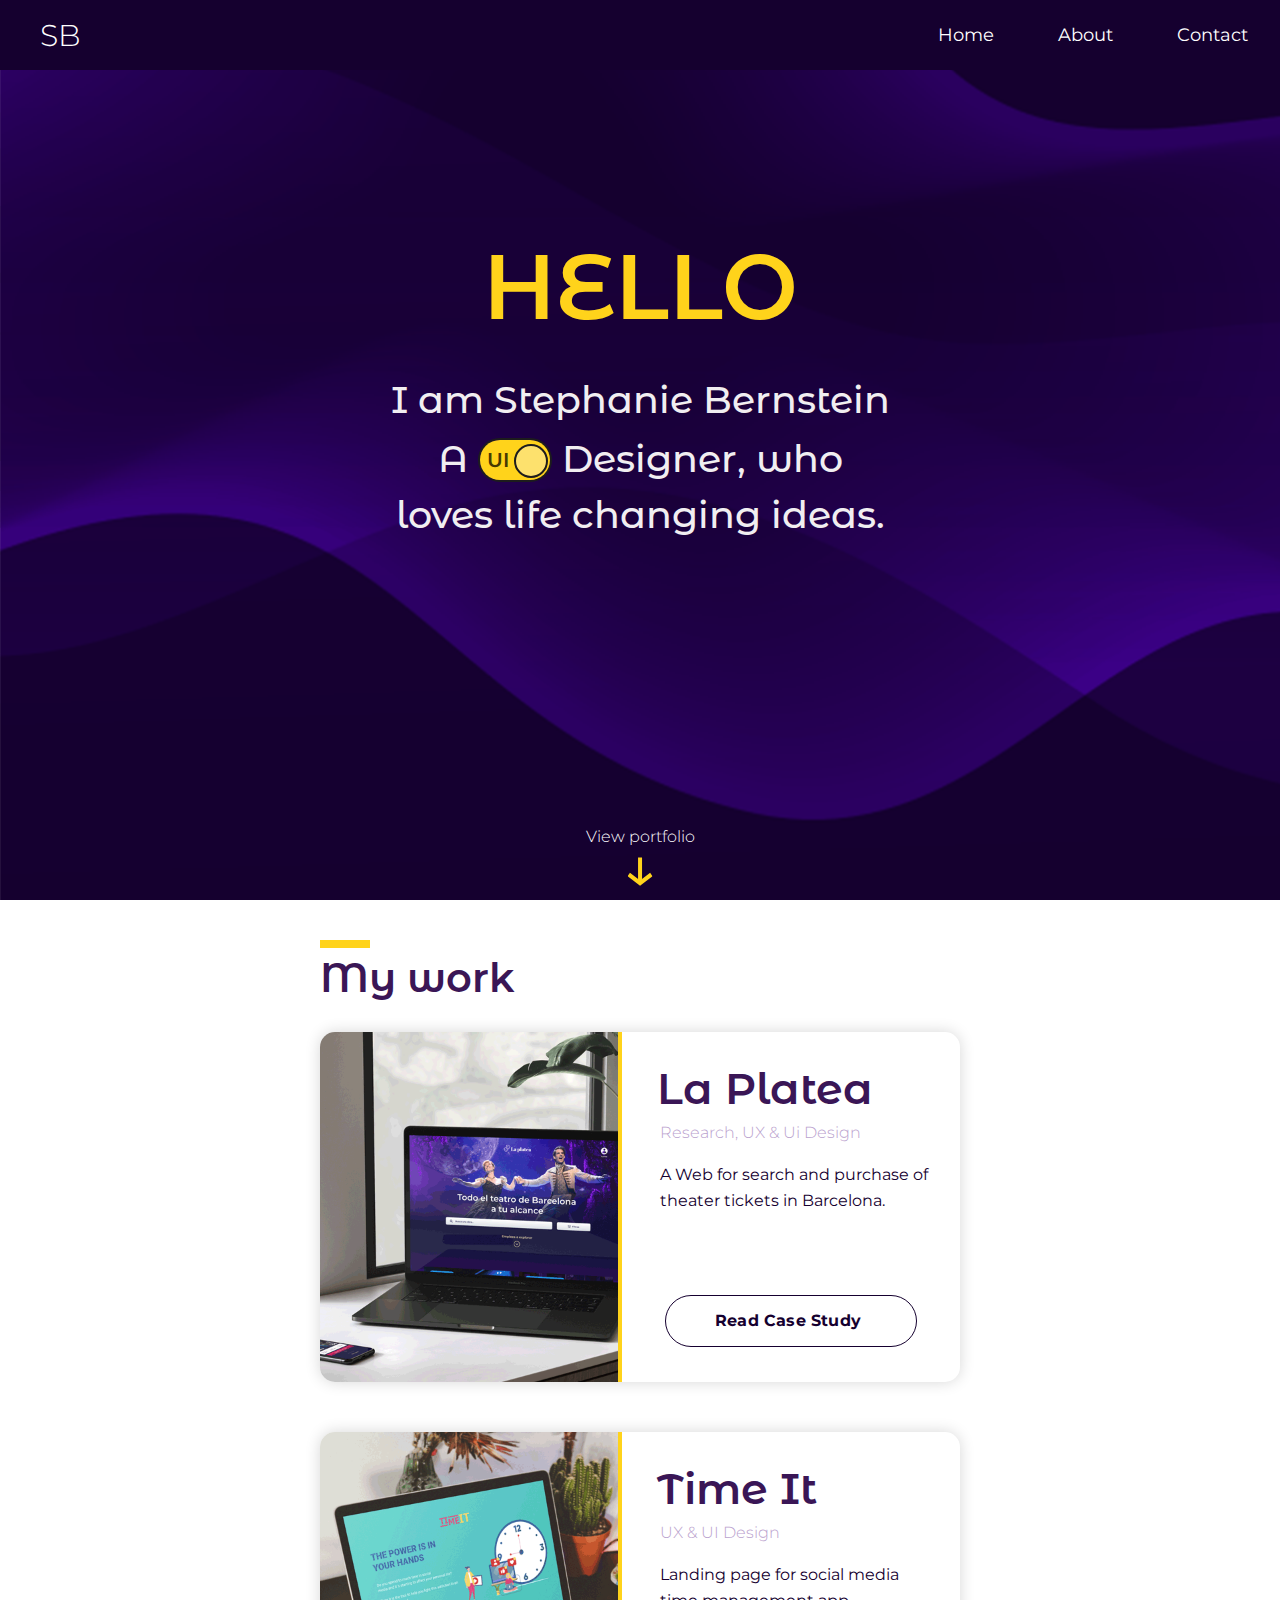
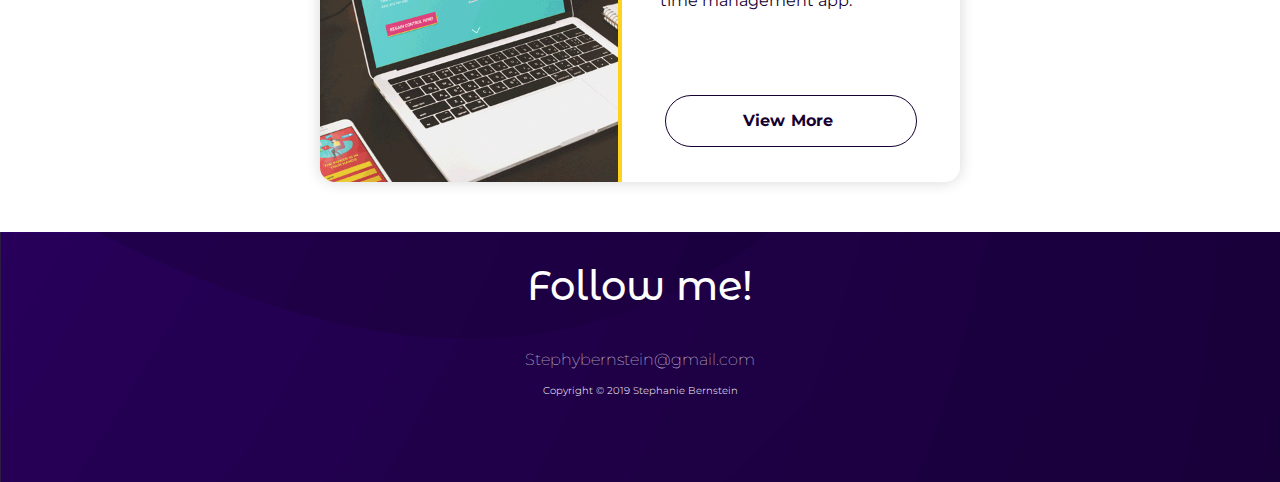
==== index.html @ 2c7d517a "designing of portofolio" ====
<!DOCTYPE html>
<html lang="en">

<head>
    <meta charset="UTF-8">
    <meta name="viewport" content="width=device-width, initial-scale=1.0,user-scalable=no">
    <meta http-equiv="X-UA-Compatible" content="ie=edge">
    <title>Stephy Bernstein</title>
<link rel="stylesheet" href="https://cdnjs.cloudflare.com/ajax/libs/animate.css/3.7.0/animate.min.css" />
    <link href="https://fonts.googleapis.com/css?family=Montserrat+Alternates:300,400,600,700|Montserrat:300,400,500,600,700" rel="stylesheet">
    <link rel="stylesheet" href="https://use.fontawesome.com/releases/v5.8.1/css/all.css" integrity="sha384-50oBUHEmvpQ+1lW4y57PTFmhCaXp0ML5d60M1M7uH2+nqUivzIebhndOJK28anvf" crossorigin="anonymous">
    <link rel="stylesheet" href="css/styles.css" />
</head>

<body id="ui">
    <header class="mainheader animated">
        <a class="brand" href="#">SB</a>
        <button id="menu" type="button" aria-expanded="false" aria-label="Toggle navigation">
            <i class="fas fa-bars"></i>

        </button>
        <nav class="navigation hide animated slideInDown">
            <ul class="navigation-list">
                <li class="navigation-item">
                    <a class="navigation-link" href="#projectos">Home</a>
                </li>
                <li class="navigation-item">
                    <a class="navigation-link" href="404.html">About</a>
                </li>
                <li class="navigation-item">
                    <a class="navigation-link" href="contact.html">Contact</a>
                </li>
            </ul>
        </nav>
    </header>
    <main>
        <section id="landing">
              <div class="margin">
                       <div class="top-margin">
                <h1> <span></span> </h1>
                <h3 id="landing-texto">I am Stephanie Bernstein<br>A <div class="uxuiswitch">
    <input type="checkbox" name="uxuiswitch" class="uxuiswitch-checkbox" id="uxuiswitch" checked>
    <label class="uxuiswitch-label" for="uxuiswitch">
        <span class="uxuiswitch-inner"></span>
        <span class="uxuiswitch-switch"></span>
    </label>
</div>
 Designer, who loves life changing ideas.</h3>
            </div>
        </div>
            <div class="texto">
                <span class="view-port">View portfolio </span>
            </div>
            <div>
                <a href="#projectos" class="arrow-portfolio"></a>
            </div>
        </section>
        <section id="projectos">

            <div class="margin">
              <hr class="line-work">
              <span class="my-work"> My work </span>
                <div class="card">
                    <div class="card_thumb"><img src="img/laplatea/platea2.png" alt="Projecto La Platea" />
                    </div>
                    <div class="card_content">
                        <header>
                            <h2>La Platea</h2>
                            <span>Research, UX & Ui Design</span>
                        </header>
                        <p>A Web for search and purchase of theater tickets in Barcelona.</p>

                        <footer class="center"><a href="platea.html">Read Case Study <i class="fas fa-arrow-right"></i></a></footer>
                    </div>
                </div>
                <div class="card">
                    <div class="card_thumb"><img src="img/Time it/timeit.png" alt="Projecto Time It" />
                    </div>
                    <div class="card_content">
                        <header>
                            <h2>Time It</h2>
                            <span>UX & UI Design</span>
                        </header>
                        <p>Landing page for social media time management app.</p>

                        <footer class="center"><a href="404.html">View More <i class="fas fa-arrow-right"></i></a></footer>
                    </div>
                </div>
            </div>
        </section>
        <footer class="mainfooter">
            <div class="margin">
                <span class="follow">Follow me!</span>
                <div class="socials center">
                    <a href="https://www.linkedin.com/in/stephanie-bernstein-96964898/"><i class="fab fa-linkedin"></i></a>
                    <a href="https://www.behance.net/stephaniebernstein"><i class="fab fa-behance-square"></i></a>
                    <a href="https://www.facebook.com/SBgraphicdesign/?ref=settings"><i class="fab fa-facebook-square"></i></a>
                    <a href="https://www.instagram.com/sb_ux.ui/"><i class="fab fa-instagram"></i></a>
                </div>

                <a href="mailto:Stephybernstein@gmail.com" class="email center">Stephybernstein@gmail.com</a>
                <span class="copyright center">Copyright © 2019 Stephanie Bernstein</span>
            </div>

        </footer>
    </main>

</body>
<script src="js/main.js"></script>

</html>
---- css/styles.css ----
html,
body,
div,
span,
applet,
object,
iframe,
h1,
h2,
h3,
h4,
h5,
h6,
p,
blockquote,
pre,
a,
abbr,
acronym,
address,
big,
cite,
code,
del,
dfn,
em,
img,
ins,
kbd,
q,
s,
samp,
small,
strike,
strong,
sub,
sup,
tt,
var,
b,
u,
i,
center,
dl,
dt,
dd,
ol,
ul,
li,
fieldset,
form,
label,
legend,
table,
caption,
tbody,
tfoot,
thead,
tr,
th,
td,
article,
aside,
canvas,
details,
embed,
figure,
figcaption,
footer,
header,
hgroup,
menu,
nav,
output,
ruby,
section,
summary,
time,
mark,
audio,
video {
	margin: 0;
	padding: 0;
	border: 0;
	font-size: 100%;
	font: inherit;
	vertical-align: baseline;
}

html,
body {
	font-family: 'Montserrat', sans-serif;
	margin: 0;
	height: 100vh;
	width: 100%;
	scroll-behavior: smooth;
}

ul,
ol {
	list-style: none;
	color: #15002F;
	line-height: 27px;
}

ul li:before {
	content: "- "
}

.row {
	display: flex;
	flex-direction: row;
	flex-wrap: wrap;
	width: 100%;
}

.column {
	display: flex;
	flex-direction: column;
	flex: 1;
	font-size: 13px;
}

.column a {
	color: #15002F;
}

a,
u {
	text-decoration: none;
	color: #fff;
}

a:active {
	color: #FFD31B;
}
a:hover {
	color: #FFD31B;
}

h1 {
	font-family: 'Montserrat Alternates', sans-serif;
	font-style: normal;
	font-weight: 600;
	font-size: 55px;
	line-height: 50px;
	color: #FFD31B;
	padding-top: 25px;
	margin-bottom: 20px;
	text-align: center;
}

.numbers {
	font-family: 'Montserrat Alternates', sans-serif;
	font-weight: 600;
	font-size: 50px;
	line-height: 73px;
	display: inline;
	color: #FFD31B
}

.number-title {
	margin-left: 10px;
	display: inline;
}

#landing-texto {
	font-family: 'Montserrat Alternates', sans-serif;
	font-weight: 500;
	line-height: 46px;
	font-size: 30px;
	color: #F1EEF1;
	margin: 0;
}

h3 {
    font-family: 'Montserrat', sans-serif;
    font-weight: 600;
    font-size: 30px;
    line-height: 46px;
    color: #3A1656;
    margin: 5px 0 0 0;
}

h5 {
	font-family: 'Montserrat', sans-serif;
	font-weight: 600;
	font-size: 25px;
	line-height: 31px;
	color: #3A1656;
}

h6 {
	font-family: 'Montserrat', sans-serif;
	font-weight: 500;
	font-size: 18px;
	line-height: 31px;
	color: #3A1656;
}

.mainheader {
	align-items: center;
	display: flex;
	justify-content: space-between;
	background-color: #15002F;
	background-repeat: no-repeat;
	background-size: cover;
	height: 70px;
	position: fixed;
	top: 0;
	width: 100%;
	z-index: 90;
}

.mainheader.withmenu {
	flex-wrap: wrap;
}

#sub-menu {
	width: 100%;
	background: #F1EEF1;
	height: 60px;
}

.horizontal-list {
	height: 100%;
	align-items: center;
}

.horizontal-list li {
	align-items: center;
	border-right: 2px solid #FFD31B;
}

.horizontal-list li:last-child {
	border-right: none;
}

.horizontal-list li::before {
	content: ""
}

.mainfooter {
	height: 220px;
	background-image: url(../img/bg/mobile_bg.png);
	width: 100%;
	color: #FFF;
	font-size: 10px;
}

.mainfooter .email {
	display: block;
	font-size: 16px;
	margin: 20px 0 15px 0;
	font-weight: lighter;
}

.mainfooter .follow {
	font-family: 'Montserrat Alternates', sans-serif;
	font-size: 25px;
	font-weight: 500;
	display: inline-block;
	margin-top: 25px;
}

.mainfooter .socials {
	font-size: 3.5rem;
	margin: 10px 0;
	justify-content: space-between;
	display: flex;
}

.center {
	text-align: center;
}

.mainfooter span {
	display: block;
}

.margin {
	width: calc(100vw - 80px);
	margin: 0 auto;
}

.padding-y {
	padding-top: 30px;
}

.copyright {
	font-size: 10px;
	font-weight: 300;
}

#landing {
	height: 100vh;
}

#landing .margin {
	display: flex;
	flex-direction: column;
	justify-content: center;
	height: 70%;
}

#landing  h1 span {
	margin-bottom: 20px;
	border-left: none;
	color: #FFD31B;
	padding-left: 0;

}
#landing  h1  {
	margin-bottom: 20px;
	border-left: none;
	color: #FFD31B;
	padding-left: 0;

}

#landing  h1 span:before {
	content: 'HELLO';
	animation: animate infinite 10s;
}

@keyframes animate {
	0% {
		content: 'HELLO';

	}
25% {
		content: 'HOLA';

	}
	50% {
		content: 'SHALOM';

	}
	75% {
		content: 'OI';
	}

}

.navigation {
	align-items: center;
	display: flex;
	justify-content: center;
	height: 100vh;
	position: fixed;
	left: 0;
	width: 100%;
	z-index: 1;
	background: #15002F;
	top: 0;
	text-align: center;
}

.navigation-list {
    font-size: 30px;
    line-height: 70px;
}

.navigation-list li:before {
	content: none;
}

.hide {
	display: none;
}

#landing {
	background-image: url(../img/bg/mobile_bg.png);
 	background-repeat: no-repeat;
	background-size: cover;
}

.brand,
#menu {
	position: relative;
	z-index: 2;
	background: none;
	border: none;
	height: 70px;
	display: flex;
	justify-content: center;
	flex-direction: column;
}

#menu {
    margin-right: 20px;
    font-size: 30px;
    color: #FFD31B;
}

#menu:focus {
	outline: none;
}

.brand {
	font-weight: 300;
	font-size: 30px;
	color: #fff;
	margin-left: 40px;
}

.withmenu+main {
	height: calc(100vh - 70px);
}

main {
	height: calc(100vh - 70px);
}

.no-scroll {
	overflow: hidden;
}

.top-margin {
	margin-top: 150px;
}

.view-port {
	color: #fff;
	position: absolute;
	bottom: 50px;
	left: 50%;
	transform: translateX(-50%);
	font-family: 'Montserrat', sans-serif;
	font-style: normal;
	font-weight: 300;
	line-height: 27px;
	font-size: 16px;
}

.arrow-portfolio {
	position: absolute;
	bottom: 14px;
	left: 50%;
	transform: translateX(-50%);
	display: block;
	background: url("../iconos/arrow.svg");
	width: 25px;
	height: 29px;
}

#projectos {
	padding-top: 10px;
}

.line-work {
	width: 50px;
	height: 8px;
	background: #FFD31B;
	border: none;
	margin: 30px 0 0 0;
}

.my-work {
	font-family: 'Montserrat Alternates', sans-serif;
	font-size: 40px;
	color: #3A1656;
	font-weight: 600;
	display: block;
	margin: 5px 0 30px 0;
}


/*Card css*/

.card {
	width: 100%;
	background: #FFF;
	display: flex;
	flex-direction: column;
	box-shadow: 0 0 15px 0 rgba(0, 0, 0, 0.1607843137);
	overflow: hidden;
	position: relative;
	border-radius: 15px;
	padding-bottom: 30px;
	margin-bottom: 40px;
}

.card_thumb {
	position: relative;
	height: 280px;
	border-bottom: 4px solid #FFD31B;
}

.card_thumb img {
	width: 100%;
	height: 100%;
	object-fit: cover;
	object-position: 50% 50%;
}

.card_content {
	margin: 10px 20px 0px 20px;
}

.card_content p {
	margin: 20px 0;
}

.card footer a {
	display: inline-block;
	background: #FFF;
	padding: .45em 1em;
	/* width: 215px; */
	color: #15002F;
	font-weight: 700;
	letter-spacing: .2px;
	font-size: 16px;
	border-radius: 30px;
	border: 1px solid #15002F;
}

.card footer .fa-arrow-right {
	margin-left: 6px;
}

.card header h2 {
	font-family: 'Montserrat Alternates', sans-serif;
	font-size: 30px;
	color: #3A1656;
	font-weight: 600;
	margin: 20px 0 5px 0;
}

.card header span {
	font-family: 'Montserrat', sans-serif;
	font-size: 16px;
	color: #BAA2CE;
	font-weight: 300;
}

p {
    font-family: 'Montserrat', sans-serif;
    font-size: 16px;
    line-height: 26px;
    color: #15002F;
    margin-top: 20px;
}

.no-marging-p {

	margin-top: 5px;
}

.doble-margin {
	margin: 15px 0 30px 0;
}

.p-bold {

	font-weight: 700;

}

.bold {
	font-family: 'Montserrat', sans-serif;
	font-size: 16px;
	font-weight: 700;
	line-height: 16px;
	color: #15002F;
	border-left: 3px solid #FFD31B;
	padding-left: 12px;
}

.scroll {

}

/* End Card */


/* Switcher */

.mini-btn  .uxuiswitch {
  position: fixed;
  bottom: 15px;
  right: 15px;
  display: block;
  z-index: 99;
  top: unset;
}

.uxuiswitch {
	position: relative;
	width: 74px;
	-webkit-user-select: none;
	-moz-user-select: none;
	-ms-user-select: none;
	display: inline-block;
	top: 10px;
	height: 44px;
}

.uxuiswitch-checkbox {
	display: none;
}

.uxuiswitch-label {
	display: block;
	overflow: hidden;
	cursor: pointer;
	border: 2px solid #1D1C1D;
	border-radius: 36px;
}

.uxuiswitch-inner {
	display: block;
	width: 200%;
	margin-left: -100%;
	transition: margin 0.3s ease-in 0s;
}

.uxuiswitch-inner:before,
.uxuiswitch-inner:after {
	display: block;
	float: left;
	width: 50%;
	height: 40px;
	padding: 0;
	line-height: 41px;
	font-size: 20px;
	color: white;
	font-family: 'Montserrat', sans-serif;
	font-weight: 600;
	box-sizing: border-box;
}

.uxuiswitch-inner:before {
	content: "UI";
	padding-left: 6px;
	background-color: #FFD31B;
	color: #463902;
}

.uxuiswitch-inner:after {
	content: "UX";
	padding-right: 6px;
	background-color: #F1EEF1;
	color: #1D1C1D;
	text-align: right;
}

.uxuiswitch-switch {
	display: block;
	width: 30px;
	margin: 8px;
	background: #DBD2DB;
	position: absolute;
	top: -2.5px;
	bottom: 0;
	right: 29px;
	border: 2px solid #1D1C1D;
	border-radius: 36px;
	transition: all 0.3s ease-in 0s;
	height: 30px;
}

.uxuiswitch-checkbox:checked+.uxuiswitch-label .uxuiswitch-inner {
	margin-left: 0;
}

.uxuiswitch-checkbox:checked+.uxuiswitch-label .uxuiswitch-switch {
	right: -4px;
	background-color: #FDE16D;
}

/* Switcher */

/* Changes for ux */

#ux .brand {
	color: #666166;
}

#ux #menu {
	color: #666166;
}

#ux .mainheader {
	background-color: #DBD2DB;
}

#ux #landing {
	background-image: none;
	background-color: #F1EEF1;
}

#ux #landing h1 span{
	color: #BFB6BF;
}

#ux h3 {
	color: #A69DA6
}

#ux .view-port {
	color: #666166;
}

#ux .arrow-portfolio {
	background: url("../iconos/arrowux.svg");
}

#ux .line-work {
	background: #BFB6BF;
}

#ux .my-work {
	color: #A69DA6;
}

#ux .card_thumb img {
	display: none
}

#ux .card_thumb {
	background: #F1EEF1;
	display: flex;
	align-items: center;
	justify-content: center;
	border-bottom: 4px solid #A69DA6;
}

#ux .card_thumb:before {
	font-family: "Font Awesome 5 Free";
	content: "\f03e";
	font-size: 120px;
	color: #fff;
	-webkit-text-stroke: #F1EEF1 5px;
}

#ux .card header h2 {
	color: #A69DA6;
}

#ux .card_content p {
	color: #A69DA6;
}

#ux .navigation {
	background: #A69DA6;
}

#ux .card footer a {
	color: #A69DA6;
	border: 1px solid #666166;
}

#ux .mainfooter {
	background-image: none;
	background-color: #DBD2DB;
}

#ux a:hover {
	color: #666166;
}
/* Changes for ux */


/*laplatea*/

.hide-mob {
	display: none;
}
.hide-desk {
	display: unset;
}


.top-image {
	margin: 20px 0 20px 0;
}


h4 {
	  font-family: 'Montserrat', sans-serif;
    font-weight: 300;
    font-size: 18px;
    line-height: 31px;
    color: #FFF;
    text-align: center;
}

.top-image img {
    width: 100%;
    object-fit: contain;
    min-height: 300px;
}
.rounded-image img {
    width: 100%;
    border-radius: 8px;
    object-fit: cover;
    height: 200px;
    box-shadow: 2px 3px 5px 0px rgba(0,0,0,0.23);
}
.rounded-image {
    margin: 20px 0 50px 0;
    height: 200px;
}
.rounded-imagetext {
	margin: 40px 0 20px 0;
}
.rounded-imagetext img {
    width: 100%;
    object-fit: cover;
}
.rounded-imagegif.platea2 {
    margin-top: 40px;

}
.rounded-imageno img {
	width: 100%;
	border-radius: 8px;
	object-fit: contain;
}
.rounded-imageno {
    margin: 20px 0 20px 0;

}
.rounded-imagegif img {
	width: 100%;
	border-radius: 8px;
	object-fit: cover;
	box-shadow: 2px 3px 5px 0px rgba(0,0,0,0.23);
}
.rounded-imagegif {
    margin: 20px 0 20px 0;

}
.image-footer2 {
	margin-bottom: 15px;
}

.scrolling-wrapper2 img {
    object-fit: cover;
    border-radius: 10px;
    margin-right: 17px;
		height: 200px
}

.scrolling-wrapper2::-webkit-scrollbar {
	display: none;
}

.scrolling-wrapper2 {
	overflow-x: scroll;
	overflow-y: hidden;
	white-space: nowrap;
	margin-top: 20px;
	padding-left: 35px;
}


.friends {
	text-decoration: none;
	color: #15002F;
}

.image-footer {
    color: #15002F;
    font-size: 15px;
    line-height: 22px;
    font-family: 'Montserrat', sans-serif;
		font-weight: 300;
}

.line-titles {
    height: 1px;
    background: #FFD31B;
    border: none;
    margin: 20px 0 20px 0px;
}

.title-heading{
	color: #15002F;
	font-size: 16px;
	line-height: 22px;
	font-family: 'Montserrat', sans-serif;
	font-weight: 600;
}
.line-main-title {
    width: 25px;
    height: 6px;
    background: #FFD31B;
    border: none;
    margin: 20px 0 15px 0;
    position: absolute;
}

.scrolling-wrapper::-webkit-scrollbar {
	display: none;
}

.scrolling-wrapper img {
    object-fit: cover;
    border-radius: 10px;
    margin-right: 17px;
    height: 200px;
}

.scrolling-wrapper {
	overflow-x: scroll;
	overflow-y: hidden;
	white-space: nowrap;
	margin-top: 20px;
	padding-left: 35px;
}

.image-scroll {
	display: inline-block;
}

.teatros {
	margin: 25px 0 40px 0;
	width: 100%;
}

.bold-text {
	font-family: 'Montserrat', sans-serif;
	font-weight: 700;
	font-size: 16px;
	line-height: 27px;
	color: #15002F;
}

.section-title2 {
	margin-bottom: 20px;
}
.line-second-title {
	width: 145px;
	height: 2px;
	background: #FFD31B;
	border: none;
	margin: 1px 0 15px 0;
	position: absolute;

}

#super-top {
	background-image: url(../img/laplatea/platea0.png);
	background-repeat: no-repeat;
	background-size: cover;
	}

#platea .top-page {
	    margin-top: 130px;
}


/*404*/

#construction {
	background-image: url(../img/error/404.png);
	background-repeat: no-repeat;
	background-size: cover;
}
#construction {
	height: 95%;
}

#construction .margin {
	display: flex;
	flex-direction: column;
	justify-content: center;
	height: 70%;
}

#go-back a{
	font-family: 'Montserrat Alternates', sans-serif;
	color: #15002F;
	font-size: 20px;
	font-weight: 700;
}

#go-back {
	text-align: center;
	margin-bottom: 30px;
}

#ux #construction {
	background-image: url(../img/error/404ux.png);
	background-repeat: no-repeat;
	background-size: cover;
}

.fa-arrow-left:before {
    content: "\f060";
		font-size: 18px;
}

#ux .fa-arrow-left:before {
    color: #666166;
    content: "\f060";
		font-size: 18px;
}

#ux #go-back a{
	color: #666166;
}
/*End 404*/
/*platea*/

#ux .top-image img {
	content:url("../img/laplatea/platea29.png");
}
#ux img {
	content:url("../img/laplatea/platea29.png");
}
#ux #super-top {
    background-image: none;
    background-repeat: no-repeat;
    background-size: cover;
    background-color: #F1EEF1;
}

#ux h1 {
    color: #A69DA6;
}

#ux h4 {
    color: #666166;
}

#ux #sub-menu {
    width: 100%;
    background: #666166;
    height: 60px;
}

#ux .horizontal-list li {
    border-right: 2px solid #FFF;
}

#ux .image-footer {
    color: #4D494D;
}
#ux .title-heading {
    color: #4D494D;
}

#ux .line-titles {
    background: #BFB6BF;
}
#ux p {
    font-family: 'Montserrat', sans-serif;
    font-size: 16px;
    line-height: 26px;
    color: #A69DA6;
    margin-top: 20px;
}
#ux .line-main-title {
    background: #A69DA6;
  }
#ux .numbers {
    color: #4D494D;
}
#ux .bold {
    color: #A69DA6;
    border-left: 3px solid #A69DA6;
  }
#ux .bold-text {
    color: #A69DA6;
}
#ux .line-second-title {
    background: #A69DA6;

}
#ux .column a {
    color: #FFF;
}

#ux .scrolling-wrapper img {
    height: 250px;
    text-align: center;
    box-shadow: 2px 3px 5px 0px rgba(0,0,0,0.23);
    width: 300px;
}
#ux .scrolling-wrapper2 img {
	box-shadow: 2px 3px 5px 0px rgba(0,0,0,0.23);
	width: 250px;
}

#ux .teatros {
    text-align: center;
		border-radius: 8px;
		box-shadow: 2px 3px 5px 0px rgba(0,0,0,0.23);

}
#ux .scrolling-wrapper.fiveimages {
	display: none;
}
#ux .rounded-imageno {
    width: 300px;
    border-radius: 8px;
    box-shadow: 2px 3px 5px 0px rgba(0,0,0,0.23);
    margin-left: auto;
    margin-right: auto;
    margin-top: 40px;
}
#ux .rounded-imagetext img {
    border-radius: 8px;
		box-shadow: 2px 3px 5px 0px rgba(0,0,0,0.23);

}
#ux .rounded-imagegif img {
	height: 435px;
}
#ux .rounded-imagetext img{
	border-radius: 8px;
}


#ux .friends {
	text-decoration: none;
	color: #A69DA6;
}
#ux a:active {
	color: #1D1C1D;
}
#ux a:hover {
	color: #1D1C1D;
}

#ux .horizontal-list li:last-child {
    border-right: none;
}

/*platea*/

/*contact*/

#contact {

}

#contact .margin {
	display: flex;
	flex-direction: column;
	justify-content: center;
	height: 70%;
}
#contact {
		background-image: url(../img/contact/contact_m_bg.png);
		background-repeat: no-repeat;
		background-size: cover;
	}
#contact .mainfooter {
    height: 220px;
    background-image: none;
    width: 100%;
    color: #FFF;
    font-size: 10px;
}

#contact .top-margin {
    margin-top: 100px;
}

.info-contact  {
    font-family: 'Montserrat', sans-serif;
    font-size: 20px;
    line-height: 30px;
    color: #fff;
    margin: 40px 0;
	}
	.datos {
		font-family: 'Montserrat Alternates', sans-serif;
	    font-weight: 500;
	    font-size: 20px;
	    line-height: 39px;
	    text-align: center;
	    color: #fff;
	    margin: 0px 0 60px 0;
	}
	.datos h6 {
    color: #fff;
    font-weight: 300;
    font-size: 16px;
    margin-top: 25px;
		text-align: left;
}

/*END contact*/

/*desktop*/

@media only screen and (min-width: 768px) {


	/*home*/
	h1 {
	    font-family: 'Montserrat Alternates', sans-serif;
	    font-style: normal;
	    font-weight: 600;
	    font-size: 55px;
	    line-height: 50px;
	    color: #FFD31B;
	    padding-top: 25px;
	    margin-bottom: 20px;
	    text-align: center;
	}

	h4 {
    font-family: 'Montserrat', sans-serif;
    font-weight: 300;
    font-size: 22px;
    line-height: 31px;
    color: #FFF;
    text-align: center;
    padding: 20px;
}

h5 {
    font-family: 'Montserrat', sans-serif;
    font-weight: 600;
    font-size: 25px;
    line-height: 31px;
    color: #3A1656;
}

	#landing {
		background-image: url(../img/bg/home_bg_dk.png);
		background-repeat: no-repeat;
		background-size: cover;
	}
	#menu {
		display: none;
	}
	.margin {
		width: calc(100vw - 284px);
		margin: 0 auto;
	}
	#landing h3 {
		font-family: 'Montserrat Alternates', sans-serif;
		font-weight: 500;
		line-height: 56px;
		font-size: 38px;
		color: #F1EEF1;
		text-align: center;
		max-width: 500px;
		margin: 0 auto;
	}
	.uxuiswitch-inner:before {
		padding-right: 40px;
	}
	.hide {
		display: block;
	}
	.navigation {
		justify-content: flex-end;
		background-color: transparent;
		height: initial;
		position: initial;
		width: auto;
		transition: initial;
		z-index: 99;
	}
	.navigation-list {
		align-items: center;
		display: flex;
		justify-content: center;
		font-size: 18px;
		;
	}
	.navigation-link {
		padding: 2rem;
		list-style: none;
	}
	#landing h1 {
		font-family: 'Montserrat Alternates', sans-serif;
		font-style: normal;
		font-weight: 600;
		font-size: 90px;
		text-align: center;
	}
	#landing h1 {
		margin-bottom: 60px;
		border-left: none;
		color: #FFD31B;
		padding-left: 0;
	}
	.card {
		max-width: 841px;
		width: 100%;
		height: 350px;
		background: #FFF;
		display: flex;
		flex-direction: row;
		box-shadow: 0 0 15px 0 rgba(0, 0, 0, 0.1607843137);
		overflow: hidden;
		position: relative;
		border-radius: 15px;
		padding-bottom: 0;
		margin: 0 auto;
		margin-bottom: 50px;
	}
	.card_thumb {
		position: relative;
		height: 400px;
		border-right: 4px solid #FFD31B;
		width: 50%;
		border-bottom: 0px;
	}

	.card header h2 {
		font-family: 'Montserrat Alternates', sans-serif;
		font-size: 43px;
		color: #3A1656;
		font-weight: 600;
		margin: 20px 8px 8px 15px;
	}
	.card header span {
		font-family: 'Montserrat', sans-serif;
		font-size: 16px;
		color: #BAA2CE;
		font-weight: 300;
		margin: 20px 8px 8px 18px;
	}

	.card_content p {
		margin: 20px 8px 81px 18px;
	}

	.card footer a {
		background: #FFF;
		color: #15002F;
		font-weight: 700;
		letter-spacing: .2px;
		font-size: 16px;
		border-radius: 30px;
		border: 1px solid #15002F;
		width: 250px;
		height: 50px;
		margin: 0 auto;
		padding: 0;
		display: inline-block;
		line-height: 50px;
		text-align: center;
	}
	.card footer a:hover{
		color: #15002F;
		background-color: #FFD31B;
		border: 1px solid #15002F;
	}
	.card_content {
		margin: 10px 20px 0px 20px;
		width: 50%;
	}

	.mainfooter .socials {
    font-size: 3.5rem;
    margin: 10px 100px;
    justify-content: space-evenly;
    display: flex;
}

.mainfooter {
    height: 250px;
    background-image: url(../img/bg/mobile_bg.png);
    width: 100%;
    color: #FFF;
    font-size: 10px;
}

.mainfooter .follow {
    font-family: 'Montserrat Alternates', sans-serif;
    font-size: 40px;
    font-weight: 500;
    display: flex;
    margin-top: 25px;
    justify-content: center;
    padding-top: 29px;
    margin-bottom: 20px;
}
.mainheader.withmenu {
height: 70px;
}

/*404*/

#construction {
	background-image: url(../img/error/404_desktop.png);
    background-repeat: no-repeat;
		margin-top: 50px;
    background-size: 1200px;
    background-position: center;
}
#construction {
	height: 90%;
}

#construction .margin {
	display: flex;
	flex-direction: column;
	justify-content: center;
	height: 70%;
}
/*404*/

/*platea*/
.margin {
	margin-left: auto;
	margin-right: auto;
	width: 50%;
}
.top-image {
    margin: 5px 0 20px 0;
}

.top-image img {
    width: 100%;
    object-fit: contain;
    max-height: 600px;
}

.image-footer {
    color: #15002F;
    font-size: 16px;
    line-height: 25px;
}

.column {
	display: flex;
    flex-direction: column;
    flex-basis: 100%;
    flex: 1;
}
.hide-desk {
    display: none;
}

.rounded-image img {
    display: block;
    margin: 0 auto;
		height: 481px;

}
.rounded-image {
    margin: 20px 0 50px 0;
		height: 481px;
		margin: 40px auto;
}

.line-main-title {
    width: 177px;
    height: 6px;
    background: #FFD31B;
    border: none;
    margin: 20px 0 15px 0;
    position: absolute;
}

.teatros {
    margin: 25px 0 40px 0;
    width: 500px;
    margin-left: auto;
    margin-right: auto;
    display: block;
}

.rounded-imageno img {
    border-radius: 8px;
    object-fit: contain;
    margin-left: auto;
    margin-right: auto;
    display: block;
    width: 500px;
}
.rounded-imagetext img {
    object-fit: cover;
    margin-left: auto;
    margin-right: auto;
    display: block;
    width: 500px;
}
.line-second-title {
    width: 440px;
    height: 2px;
    background: #FFD31B;
    border: none;
    margin: 1px 0 15px 0;
    position: absolute;
}

.scrolling-wrapper2 {
    margin: 50px auto;
		text-align: center;
}
.scrolling-wrapper2 img {
    height: 300px;
}
.scrolling-wrapper2 img:nth-child(even) {
    display: none;
}
.scrolling-wrapper.fiveimages img:nth-child(even) {
	display: none;
}

.scrolling-wrapper img {
    height: 300px;
		margin: 0 auto;
}
.scrolling-wrapper.fiveimages img {
margin-right: 20px;
}

.scrolling-wrapper {
    margin: 40px auto;
    display: block;
    text-align: center;
}

.rounded-imagetext {
    margin: 40px 0 80px 0;
}

.rounded-imagegif img {
    width: 665px;
    border-radius: 8px;
    object-fit: cover;
    display: block;
    margin: 60px auto;
    box-shadow: 2px 3px 5px 0px rgba(0,0,0,0.23);
}
.horizontal-list li:last-child {
    border-right: none;
}
/*platea*/



  /* Changes for ux */


  /*home */

	#ux #landing h3 {
		color: #4D494D;
	}
	#ux .navigation {
		background-color: transparent;
	}
	#ux .navigation-link {
		color: #666166;
	}

	#ux .card_thumb {
    background: #F1EEF1;
    display: flex;
    align-items: center;
    justify-content: center;
    border-right: 4px solid #A69DA6;
}

#ux .card_thumb {
    position: relative;
    height: 358px;
    width: 50%;
}
#ux .mainfooter {
    color: #FFF;
}

#ux .card footer a:hover{
	color: #f2f2f2;
	background-color: #A69DA6;
	border: 1px solid #666166;
}

#ux a, u {
	color: #FFF;
}

#ux #construction {
	background-image: url(../img/error/404_desktopux.png);
    background-repeat: no-repeat;
		margin-top: 50px;
    background-size: 1200px;
    background-position: center;
}
	/*home UX*/

/*platea ux*/
#ux #super-top {
    height: 899px;
		margin-bottom: 20px;
}

#ux .scrolling-wrapper img {
    height: 250px;
    text-align: center;
    box-shadow: 2px 3px 5px 0px rgba(0,0,0,0.23);
    width: 647px;
}
#ux .rounded-imageno {
      width: 500px;
}
}
#ux .scrolling-wrapper2 img {
	box-shadow: 2px 3px 5px 0px rgba(0,0,0,0.23);
}

#ux .scrolling-wrapper.fiveimages {
	display: none;
}

#ux .rounded-imagetext img {
    border-radius: 8px;
		box-shadow: 2px 3px 5px 0px rgba(0,0,0,0.23);

}
#ux .rounded-image img {
    height: 481px;
}

#ux .rounded-imagegif img {
	height: 435px;
}
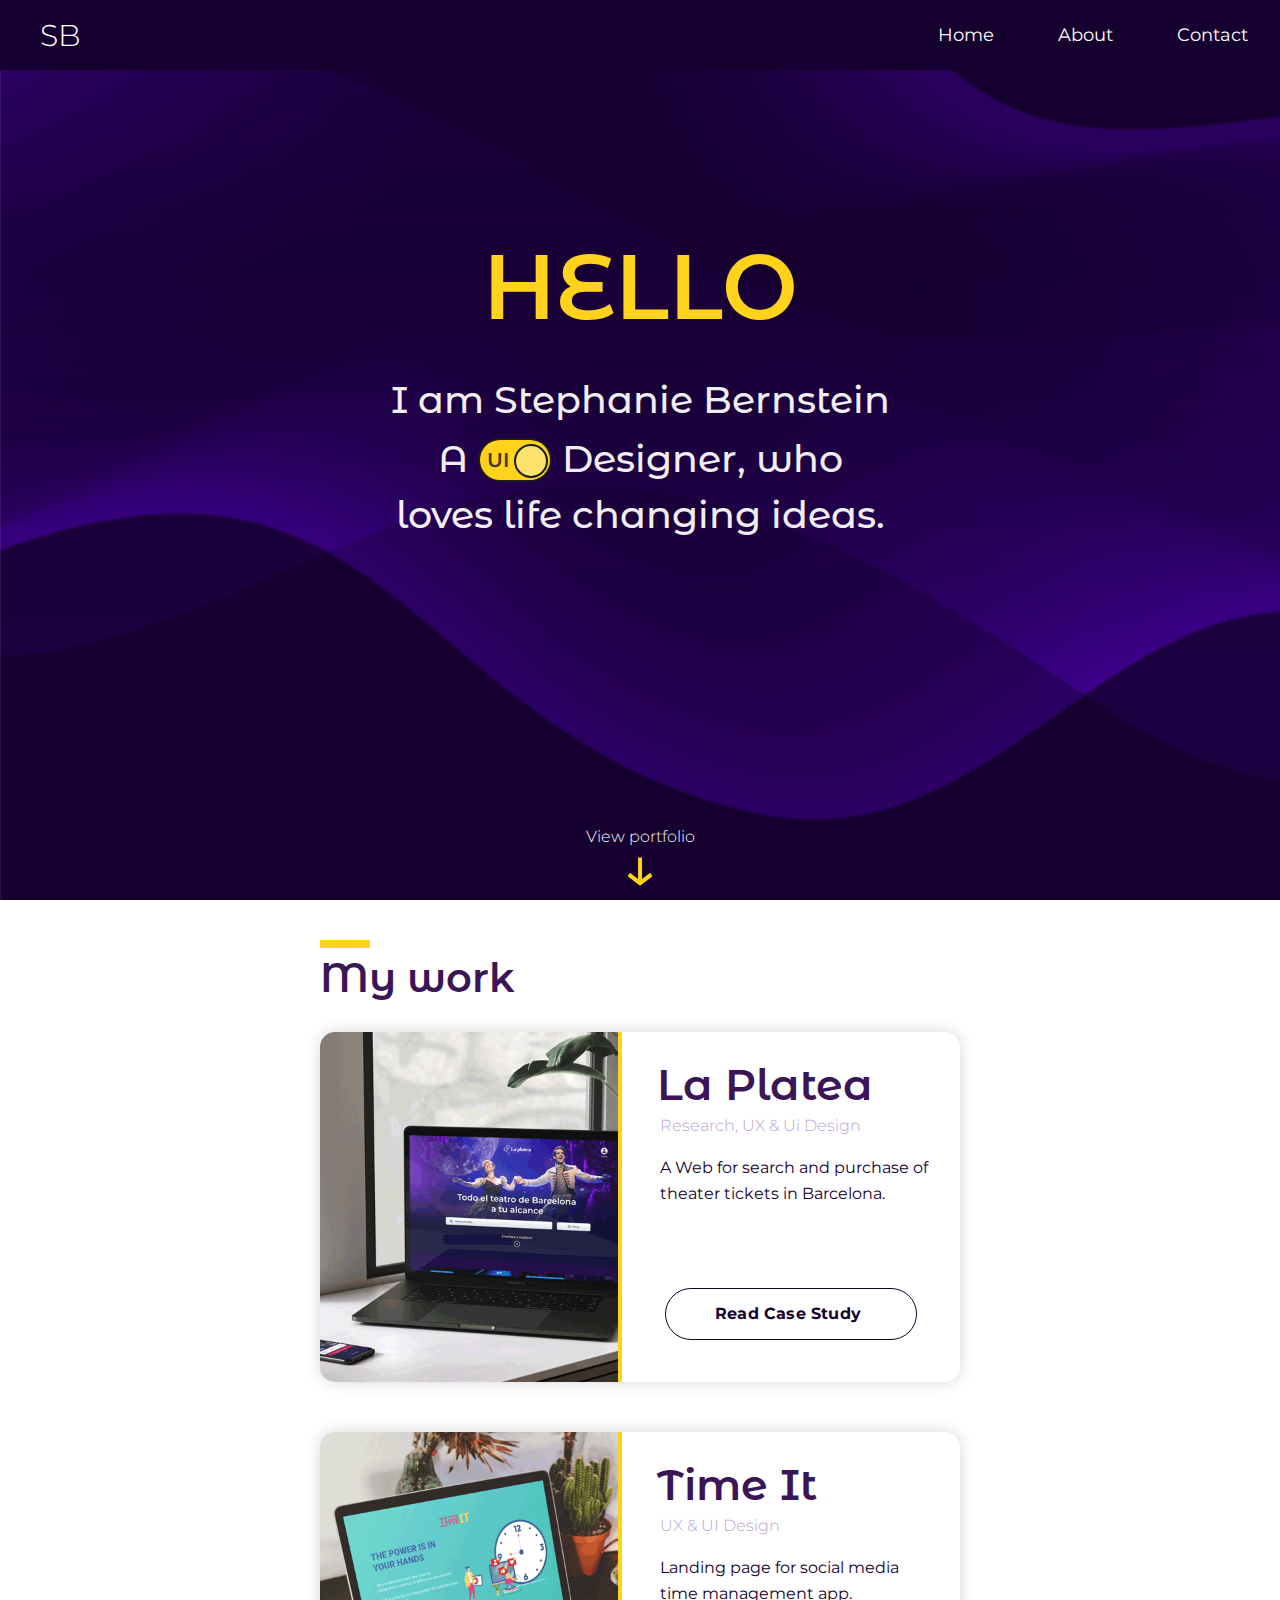
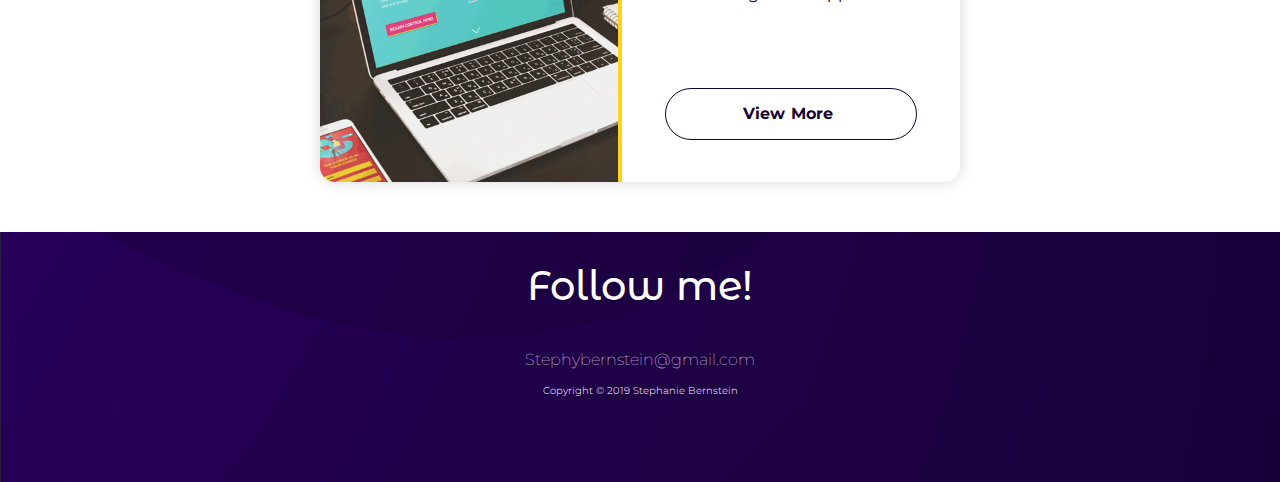
==== commit 47d4fef5: "changes" ====
--- a/index.html
+++ b/index.html
@@ -25,7 +25,7 @@
                     <a class="navigation-link" href="#projectos">Home</a>
                 </li>
                 <li class="navigation-item">
-                    <a class="navigation-link" href="404.html">About</a>
+                    <a class="navigation-link" href="about.html">About</a>
                 </li>
                 <li class="navigation-item">
                     <a class="navigation-link" href="contact.html">Contact</a>
@@ -74,7 +74,7 @@
                     </div>
                 </div>
                 <div class="card">
-                    <div class="card_thumb"><img src="img/Time it/timeit.png" alt="Projecto Time It" />
+                    <div class="card_thumb"><img src="img/time/timeit.png" alt="Projecto Time It" />
                     </div>
                     <div class="card_content">
                         <header>
@@ -83,7 +83,7 @@
                         </header>
                         <p>Landing page for social media time management app.</p>
 
-                        <footer class="center"><a href="404.html">View More <i class="fas fa-arrow-right"></i></a></footer>
+                        <footer class="center"><a href="timeit.html">View More <i class="fas fa-arrow-right"></i></a></footer>
                     </div>
                 </div>
             </div>
--- a/css/styles.css
+++ b/css/styles.css
@@ -86,6 +86,7 @@
 	font: inherit;
 	vertical-align: baseline;
 }
+/*General*/
 
 html,
 body {
@@ -171,6 +172,13 @@
 	font-size: 30px;
 	color: #F1EEF1;
 	margin: 0;
+}
+h2 {
+	font-family: 'Montserrat Alternates', sans-serif;
+	font-weight: 600;
+	line-height: 46px;
+	font-size: 40px;
+	color: #FFD31B;
 }
 
 h3 {
@@ -232,6 +240,11 @@
 	border-right: 2px solid #FFD31B;
 }
 
+/* .fa, .fas {
+		color: #15002F;
+		margin-left: 5px;
+} */
+
 .horizontal-list li:last-child {
 	border-right: none;
 }
@@ -246,6 +259,10 @@
 	width: 100%;
 	color: #FFF;
 	font-size: 10px;
+}
+
+.mainfooter.nobg {
+background-image: none;
 }
 
 .mainfooter .email {
@@ -368,211 +385,6 @@
 .hide {
 	display: none;
 }
-
-#landing {
-	background-image: url(../img/bg/mobile_bg.png);
- 	background-repeat: no-repeat;
-	background-size: cover;
-}
-
-.brand,
-#menu {
-	position: relative;
-	z-index: 2;
-	background: none;
-	border: none;
-	height: 70px;
-	display: flex;
-	justify-content: center;
-	flex-direction: column;
-}
-
-#menu {
-    margin-right: 20px;
-    font-size: 30px;
-    color: #FFD31B;
-}
-
-#menu:focus {
-	outline: none;
-}
-
-.brand {
-	font-weight: 300;
-	font-size: 30px;
-	color: #fff;
-	margin-left: 40px;
-}
-
-.withmenu+main {
-	height: calc(100vh - 70px);
-}
-
-main {
-	height: calc(100vh - 70px);
-}
-
-.no-scroll {
-	overflow: hidden;
-}
-
-.top-margin {
-	margin-top: 150px;
-}
-
-.view-port {
-	color: #fff;
-	position: absolute;
-	bottom: 50px;
-	left: 50%;
-	transform: translateX(-50%);
-	font-family: 'Montserrat', sans-serif;
-	font-style: normal;
-	font-weight: 300;
-	line-height: 27px;
-	font-size: 16px;
-}
-
-.arrow-portfolio {
-	position: absolute;
-	bottom: 14px;
-	left: 50%;
-	transform: translateX(-50%);
-	display: block;
-	background: url("../iconos/arrow.svg");
-	width: 25px;
-	height: 29px;
-}
-
-#projectos {
-	padding-top: 10px;
-}
-
-.line-work {
-	width: 50px;
-	height: 8px;
-	background: #FFD31B;
-	border: none;
-	margin: 30px 0 0 0;
-}
-
-.my-work {
-	font-family: 'Montserrat Alternates', sans-serif;
-	font-size: 40px;
-	color: #3A1656;
-	font-weight: 600;
-	display: block;
-	margin: 5px 0 30px 0;
-}
-
-
-/*Card css*/
-
-.card {
-	width: 100%;
-	background: #FFF;
-	display: flex;
-	flex-direction: column;
-	box-shadow: 0 0 15px 0 rgba(0, 0, 0, 0.1607843137);
-	overflow: hidden;
-	position: relative;
-	border-radius: 15px;
-	padding-bottom: 30px;
-	margin-bottom: 40px;
-}
-
-.card_thumb {
-	position: relative;
-	height: 280px;
-	border-bottom: 4px solid #FFD31B;
-}
-
-.card_thumb img {
-	width: 100%;
-	height: 100%;
-	object-fit: cover;
-	object-position: 50% 50%;
-}
-
-.card_content {
-	margin: 10px 20px 0px 20px;
-}
-
-.card_content p {
-	margin: 20px 0;
-}
-
-.card footer a {
-	display: inline-block;
-	background: #FFF;
-	padding: .45em 1em;
-	/* width: 215px; */
-	color: #15002F;
-	font-weight: 700;
-	letter-spacing: .2px;
-	font-size: 16px;
-	border-radius: 30px;
-	border: 1px solid #15002F;
-}
-
-.card footer .fa-arrow-right {
-	margin-left: 6px;
-}
-
-.card header h2 {
-	font-family: 'Montserrat Alternates', sans-serif;
-	font-size: 30px;
-	color: #3A1656;
-	font-weight: 600;
-	margin: 20px 0 5px 0;
-}
-
-.card header span {
-	font-family: 'Montserrat', sans-serif;
-	font-size: 16px;
-	color: #BAA2CE;
-	font-weight: 300;
-}
-
-p {
-    font-family: 'Montserrat', sans-serif;
-    font-size: 16px;
-    line-height: 26px;
-    color: #15002F;
-    margin-top: 20px;
-}
-
-.no-marging-p {
-
-	margin-top: 5px;
-}
-
-.doble-margin {
-	margin: 15px 0 30px 0;
-}
-
-.p-bold {
-
-	font-weight: 700;
-
-}
-
-.bold {
-	font-family: 'Montserrat', sans-serif;
-	font-size: 16px;
-	font-weight: 700;
-	line-height: 16px;
-	color: #15002F;
-	border-left: 3px solid #FFD31B;
-	padding-left: 12px;
-}
-
-.scroll {
-
-}
-
-/* End Card */
-
 
 /* Switcher */
 
@@ -671,7 +483,219 @@
 
 /* Switcher */
 
-/* Changes for ux */
+/*end general*/
+
+/*home*/
+
+#landing {
+	background-image: url(../img/bg/mobile_bg.png);
+ 	background-repeat: no-repeat;
+	background-size: cover;
+}
+
+.brand,
+#menu {
+	position: relative;
+	z-index: 2;
+	background: none;
+	border: none;
+	height: 70px;
+	display: flex;
+	justify-content: center;
+	flex-direction: column;
+}
+
+#menu {
+    margin-right: 20px;
+    font-size: 30px;
+    color: #FFD31B;
+}
+
+#menu:focus {
+	outline: none;
+}
+
+.brand {
+	font-weight: 300;
+	font-size: 30px;
+	color: #fff;
+	margin-left: 40px;
+}
+
+.withmenu+main {
+	height: calc(100vh - 70px);
+}
+
+main {
+	height: calc(100vh - 70px);
+}
+
+.no-scroll {
+	overflow: hidden;
+}
+
+.top-margin {
+	margin-top: 150px;
+}
+
+.view-port {
+	color: #fff;
+	position: absolute;
+	bottom: 50px;
+	left: 50%;
+	transform: translateX(-50%);
+	font-family: 'Montserrat', sans-serif;
+	font-style: normal;
+	font-weight: 300;
+	line-height: 27px;
+	font-size: 16px;
+}
+
+.arrow-portfolio {
+	position: absolute;
+	bottom: 14px;
+	left: 50%;
+	transform: translateX(-50%);
+	display: block;
+	background: url("../iconos/arrow.svg");
+	width: 25px;
+	height: 29px;
+}
+
+#projectos {
+	padding-top: 10px;
+}
+
+.line-work {
+	width: 50px;
+	height: 8px;
+	background: #FFD31B;
+	border: none;
+	margin: 30px 0 0 0;
+}
+
+.my-work {
+	font-family: 'Montserrat Alternates', sans-serif;
+	font-size: 40px;
+	color: #3A1656;
+	font-weight: 600;
+	display: block;
+	margin: 5px 0 30px 0;
+}
+
+
+/*Card css*/
+
+.card {
+	width: 100%;
+	background: #FFF;
+	display: flex;
+	flex-direction: column;
+	box-shadow: 0 0 15px 0 rgba(0, 0, 0, 0.1607843137);
+	overflow: hidden;
+	position: relative;
+	border-radius: 15px;
+	padding-bottom: 30px;
+	margin-bottom: 40px;
+}
+
+.card_thumb {
+	position: relative;
+	height: 280px;
+	border-bottom: 4px solid #FFD31B;
+}
+
+.card_thumb img {
+	width: 100%;
+	height: 100%;
+	object-fit: cover;
+	object-position: 50% 50%;
+}
+
+.card_content {
+	margin: 10px 20px 0px 20px;
+}
+
+.card_content p {
+	margin: 20px 0;
+}
+
+.card footer a {
+	display: inline-block;
+	background: #FFF;
+	padding: .45em 1em;
+	/* width: 215px; */
+	color: #15002F;
+	font-weight: 700;
+	letter-spacing: .2px;
+	font-size: 16px;
+	border-radius: 30px;
+	border: 1px solid #15002F;
+}
+
+.card footer .fa-arrow-right {
+	margin-left: 6px;
+ color: #15002F;
+}
+
+.card header h2 {
+	font-family: 'Montserrat Alternates', sans-serif;
+	font-size: 30px;
+	color: #3A1656;
+	font-weight: 600;
+	margin: 20px 0 5px 0;
+}
+
+.card header span {
+	font-family: 'Montserrat', sans-serif;
+	font-size: 16px;
+	color: #BAA2CE;
+	font-weight: 300;
+}
+
+p {
+    font-family: 'Montserrat', sans-serif;
+    font-size: 16px;
+    line-height: 26px;
+    color: #15002F;
+    margin-top: 20px;
+}
+
+.no-marging-p {
+
+	margin-top: 5px;
+}
+
+.doble-margin {
+	margin: 15px 0 30px 0;
+}
+
+.p-bold {
+
+	font-weight: 700;
+
+}
+
+.bold {
+	font-family: 'Montserrat', sans-serif;
+	font-size: 16px;
+	font-weight: 700;
+	line-height: 16px;
+	color: #15002F;
+	border-left: 3px solid #FFD31B;
+	padding-left: 12px;
+}
+
+.scroll {
+
+}
+
+/* End Card */
+/*home*/
+
+
+
+/* Changes for ux Home*/
 
 #ux .brand {
 	color: #666166;
@@ -759,7 +783,7 @@
 #ux a:hover {
 	color: #666166;
 }
-/* Changes for ux */
+/* Changes for ux Home*/
 
 
 /*laplatea*/
@@ -800,7 +824,6 @@
 }
 .rounded-image {
     margin: 20px 0 50px 0;
-    height: 200px;
 }
 .rounded-imagetext {
 	margin: 40px 0 20px 0;
@@ -950,59 +973,7 @@
 #platea .top-page {
 	    margin-top: 130px;
 }
-
-
-/*404*/
-
-#construction {
-	background-image: url(../img/error/404.png);
-	background-repeat: no-repeat;
-	background-size: cover;
-}
-#construction {
-	height: 95%;
-}
-
-#construction .margin {
-	display: flex;
-	flex-direction: column;
-	justify-content: center;
-	height: 70%;
-}
-
-#go-back a{
-	font-family: 'Montserrat Alternates', sans-serif;
-	color: #15002F;
-	font-size: 20px;
-	font-weight: 700;
-}
-
-#go-back {
-	text-align: center;
-	margin-bottom: 30px;
-}
-
-#ux #construction {
-	background-image: url(../img/error/404ux.png);
-	background-repeat: no-repeat;
-	background-size: cover;
-}
-
-.fa-arrow-left:before {
-    content: "\f060";
-		font-size: 18px;
-}
-
-#ux .fa-arrow-left:before {
-    color: #666166;
-    content: "\f060";
-		font-size: 18px;
-}
-
-#ux #go-back a{
-	color: #666166;
-}
-/*End 404*/
+/*end platea*/
 /*platea*/
 
 #ux .top-image img {
@@ -1115,6 +1086,7 @@
 }
 
 
+
 #ux .friends {
 	text-decoration: none;
 	color: #A69DA6;
@@ -1131,6 +1103,60 @@
 }
 
 /*platea*/
+
+
+/*404*/
+
+#construction {
+	background-image: url(../img/error/404.png);
+	background-repeat: no-repeat;
+	background-size: cover;
+}
+#construction {
+	height: 95%;
+}
+
+#construction .margin {
+	display: flex;
+	flex-direction: column;
+	justify-content: center;
+	height: 70%;
+}
+
+#go-back a{
+	font-family: 'Montserrat Alternates', sans-serif;
+	color: #15002F;
+	font-size: 20px;
+	font-weight: 700;
+}
+
+#go-back {
+	text-align: center;
+	margin-bottom: 30px;
+}
+
+#ux #construction {
+	background-image: url(../img/error/404ux.png);
+	background-repeat: no-repeat;
+	background-size: cover;
+}
+
+.fa-arrow-left:before {
+    content: "\f060";
+		font-size: 18px;
+}
+
+#ux .fa-arrow-left:before {
+    color: #666166;
+    content: "\f060";
+		font-size: 18px;
+}
+
+#ux #go-back a{
+	color: #666166;
+}
+/*End 404*/
+
 
 /*contact*/
 
@@ -1142,23 +1168,26 @@
 	display: flex;
 	flex-direction: column;
 	justify-content: center;
-	height: 70%;
-}
-#contact {
+	height: 100vh;
+}
+
+.all-in {
 		background-image: url(../img/contact/contact_m_bg.png);
 		background-repeat: no-repeat;
 		background-size: cover;
-	}
+		height: auto;
+	}
+
 #contact .mainfooter {
-    height: 220px;
     background-image: none;
     width: 100%;
     color: #FFF;
     font-size: 10px;
+		height: 100%
 }
 
 #contact .top-margin {
-    margin-top: 100px;
+
 }
 
 .info-contact  {
@@ -1167,6 +1196,7 @@
     line-height: 30px;
     color: #fff;
     margin: 40px 0;
+		text-align: center;
 	}
 	.datos {
 		font-family: 'Montserrat Alternates', sans-serif;
@@ -1175,22 +1205,136 @@
 	    line-height: 39px;
 	    text-align: center;
 	    color: #fff;
-	    margin: 0px 0 60px 0;
 	}
 	.datos h6 {
     color: #fff;
     font-weight: 300;
     font-size: 16px;
     margin-top: 25px;
-		text-align: left;
-}
-
-/*END contact*/
+}
+#ux .rounded-image img {
+    height: 200px;
+}
+
+#ux .info-contact  {
+    font-family: 'Montserrat', sans-serif;
+    font-size: 20px;
+    line-height: 30px;
+    color: #A69DA6;
+    margin: 40px 0;
+		text-align: center;
+	}
+#ux .center {
+	    color: #A69DA6;
+}
+#ux 	.datos {
+		font-family: 'Montserrat Alternates', sans-serif;
+	    font-weight: 500;
+	    font-size: 20px;
+	    line-height: 39px;
+	    text-align: center;
+	    color: #A69DA6;
+	}
+#ux 	.datos h6 {
+    color: #A69DA6;
+    font-weight: 300;
+    font-size: 16px;
+    margin-top: 25px;
+}
+#ux .all-in {
+		background-image: none;
+		height: auto;
+	}
+
+
+/*about*/
+#about{
+	height: 100%;
+}
+.about-bg {
+	background-image: url(../img/about/about_m.png);
+	background-repeat: no-repeat;
+	background-size: cover;
+	height: auto;
+}
+
+#about .margin {
+	display: flex;
+	flex-direction: column;
+	justify-content: center;
+}
+
+#about p {
+	color: #fff;
+	font-size: 18px;
+	line-height: 35px;
+	padding-left: 35px;
+}
+.margin-top {
+margin-top: 100px;
+}
+.rounded-image-about img{
+	width: 100%;
+border-radius: 8px;
+object-fit: cover;
+height: 300px;
+box-shadow: 2px 3px 5px 0px rgba(0,0,0,0.23);
+}
+
+.rounded-image-about {
+	    margin: 20px 0 50px 0;
+}
+#check-work {
+	color: #fff;
+	font-size: 20px;
+	line-height: 35px;
+	text-align: center;
+	margin: 30px 0;
+	font-family: 'Montserrat Alternates', sans-serif;
+	font-weight: 300;
+}
+.fa-arrow-right {
+		color: #FFD31B;
+		margin-left: 5px;
+}
+#ux #check-work a, u {
+    text-decoration: none;
+    color: #666166;
+}
+#ux .fa-arrow-right {
+		color: #666166;
+		margin-left: 5px;
+}
+.work-exp {
+	margin-top: 70px;
+}
+#about p {
+	padding-left: 60px;
+}
+/*End about*/
+
+/*ux about*/
+#ux .about-bg {
+	background-image: none;
+}
+
+#ux #about h2 {
+    font-family: 'Montserrat Alternates', sans-serif;
+    font-weight: 600;
+    line-height: 46px;
+    font-size: 40px;
+    color: #666166;
+	}
+#ux #about p {
+    color: #666166;
+    font-size: 18px;
+    line-height: 35px;
+    padding-left: 35px;
+}
 
 /*desktop*/
 
 @media only screen and (min-width: 768px) {
-
 
 	/*home*/
 	h1 {
@@ -1502,7 +1646,7 @@
 }
 
 .scrolling-wrapper img {
-    height: 300px;
+    height: 200px;
 		margin: 0 auto;
 }
 .scrolling-wrapper.fiveimages img {
@@ -1511,7 +1655,9 @@
 
 .scrolling-wrapper {
     margin: 40px auto;
-    display: block;
+    overflow-x: unset;
+    overflow-y: unset;
+    white-space: nowrap;
     text-align: center;
 }
 
@@ -1530,14 +1676,78 @@
 .horizontal-list li:last-child {
     border-right: none;
 }
+#go-back {
+    text-align: center;
+    margin-bottom: 60px;
+    margin-top: 60px;
+}
 /*platea*/
 
 
 
   /* Changes for ux */
-
-
-  /*home */
+/*contact*/
+.info-contact {
+	text-align: center;
+}
+
+/*contact*/
+/*about*/
+
+
+.about-bg {
+	background-image: url(../img/about/about_d.png);
+	background-repeat: no-repeat;
+	background-size: cover;
+	height: auto;
+}
+
+#about .margin {
+	display: flex;
+	flex-direction: column;
+	justify-content: center;
+}
+
+#about p {
+	color: #fff;
+	font-size: 18px;
+	line-height: 35px;
+	padding-left: 35px;
+}
+.margin-top {
+margin-top: 150px;
+}
+.rounded-image-about img{
+	width: 100%;
+border-radius: 8px;
+object-fit: cover;
+height: 600px;
+box-shadow: 2px 3px 5px 0px rgba(0,0,0,0.23);
+}
+.work-exp {
+	margin-top: 70px
+}
+
+.rounded-image-about {
+	    margin: 20px 0 50px 0;
+}
+#check-work {
+	color: #fff;
+	font-size: 20px;
+	line-height: 35px;
+	text-align: center;
+	margin: 30px 0;
+	font-family: 'Montserrat Alternates', sans-serif;
+	font-weight: 300;
+}
+/* #about .fa, .fas {
+		color: #FFD31B;
+		margin-left: 5px;
+} */
+
+/*End about*/
+
+  /*UX home */
 
 	#ux #landing h3 {
 		color: #4D494D;
@@ -1600,9 +1810,9 @@
 #ux .rounded-imageno {
       width: 500px;
 }
-}
 #ux .scrolling-wrapper2 img {
 	box-shadow: 2px 3px 5px 0px rgba(0,0,0,0.23);
+ 	width: initial;
 }
 
 #ux .scrolling-wrapper.fiveimages {
@@ -1621,3 +1831,10 @@
 #ux .rounded-imagegif img {
 	height: 435px;
 }
+.all-in {
+		background-image: url(../img/contact/contact_d_bg.png);
+		background-repeat: no-repeat;
+		background-size: cover;
+		height: auto;
+	}
+}
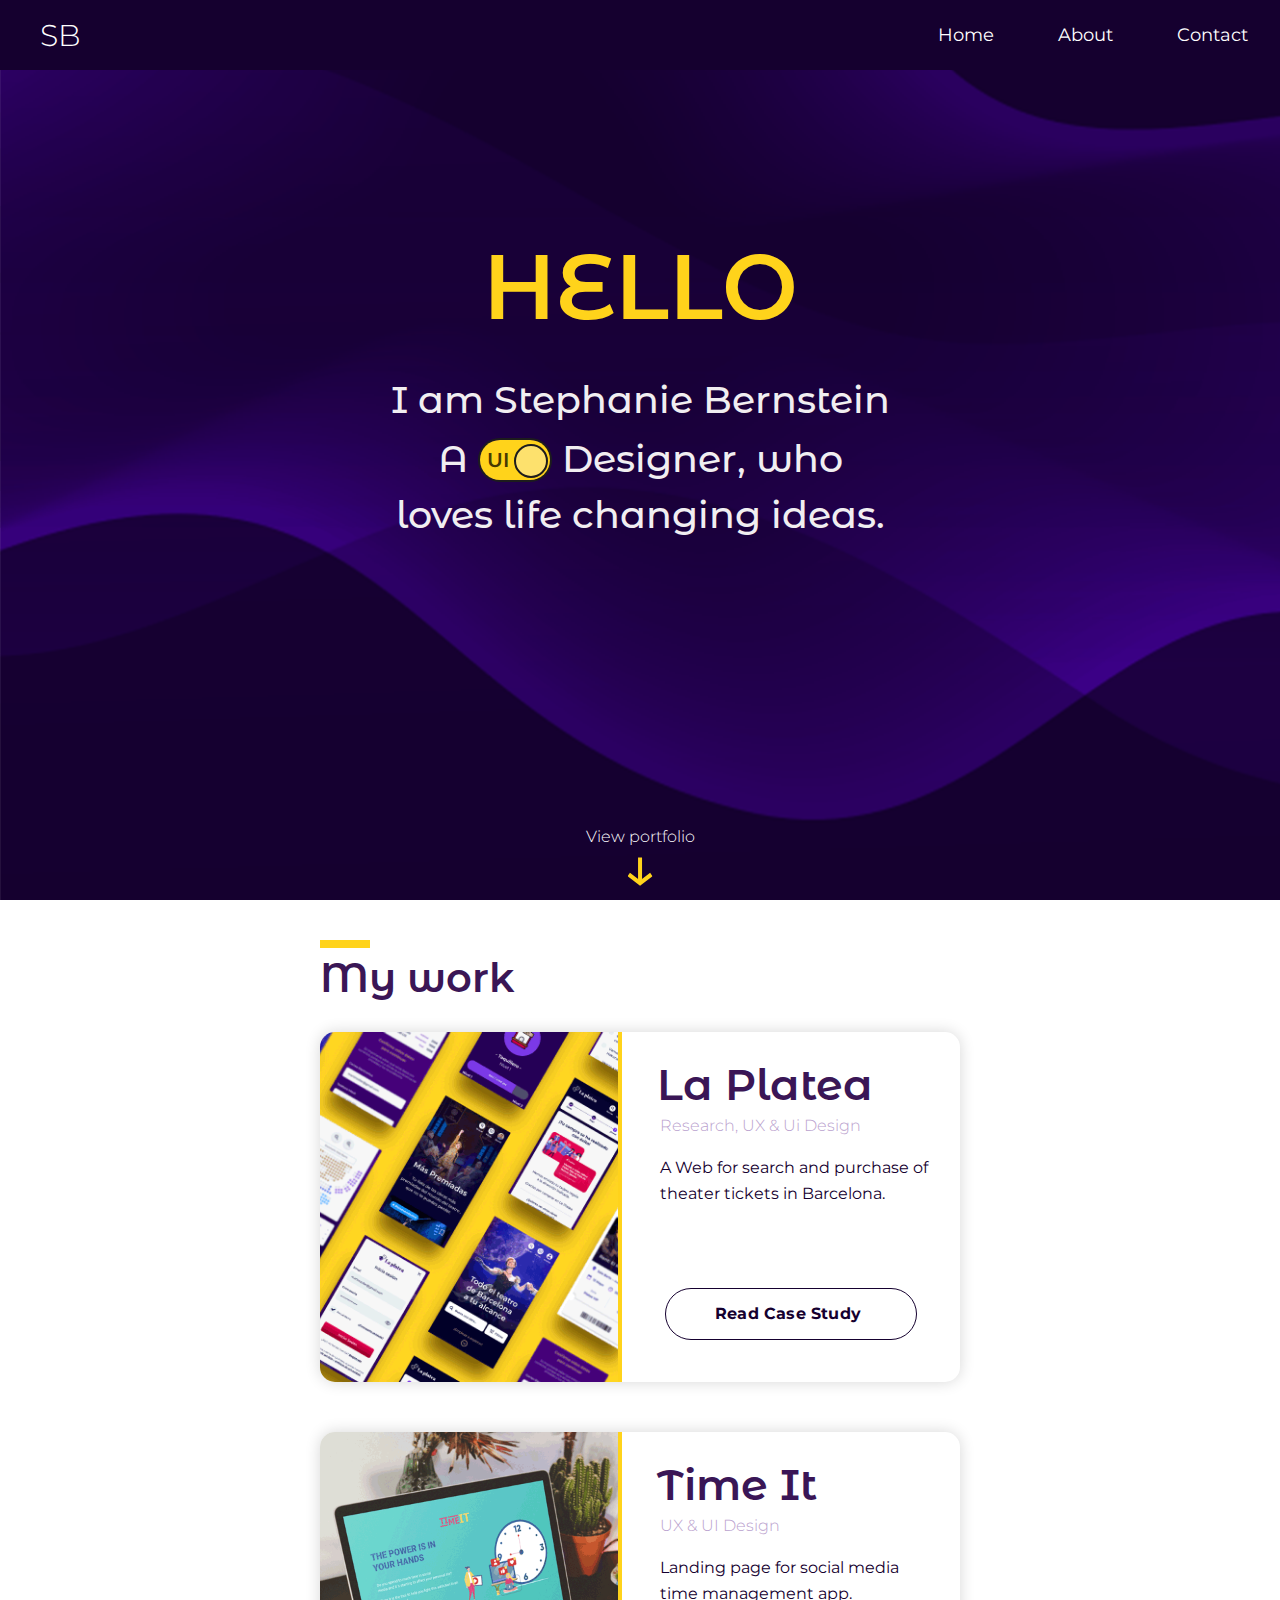
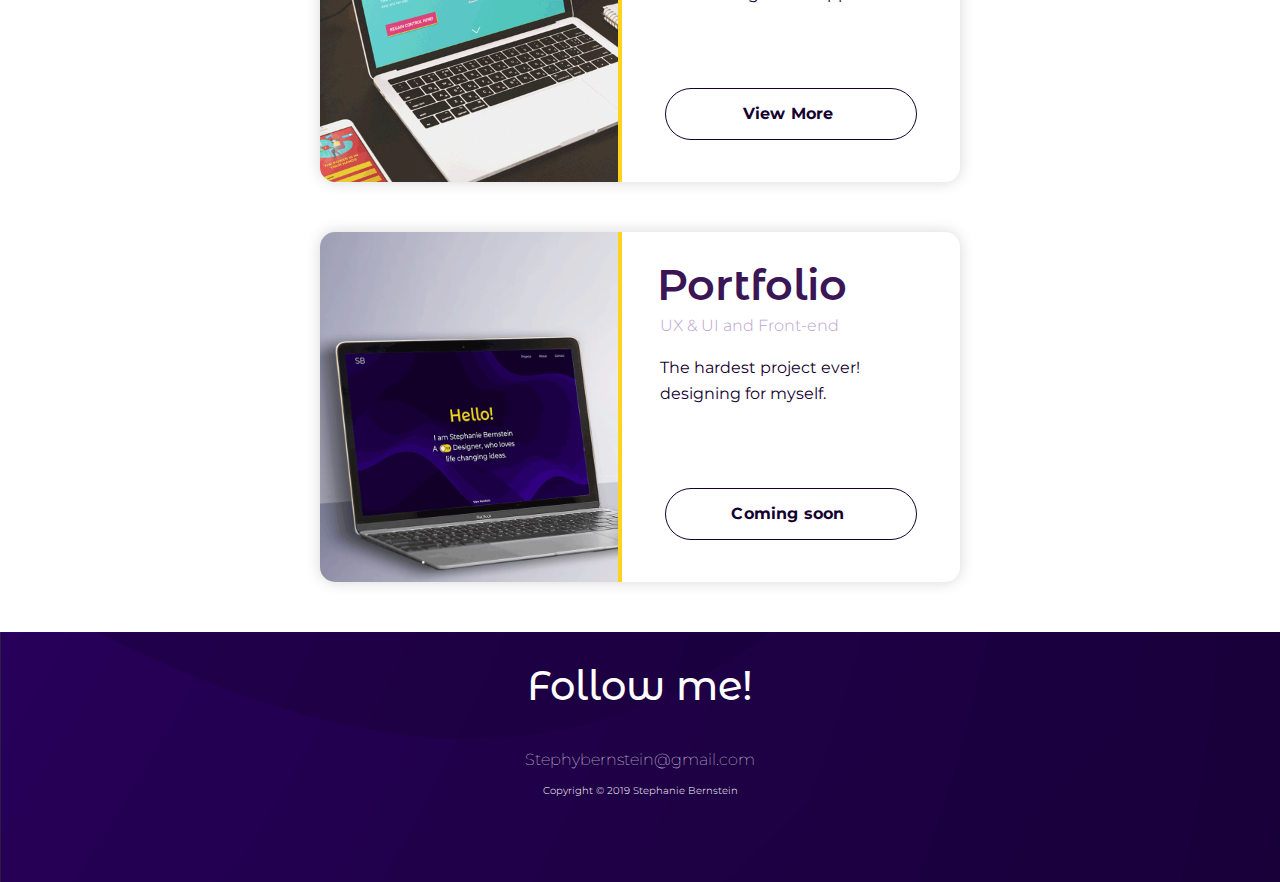
==== commit b1b01ad4: "General changes" ====
--- a/index.html
+++ b/index.html
@@ -17,7 +17,6 @@
         <a class="brand" href="#">SB</a>
         <button id="menu" type="button" aria-expanded="false" aria-label="Toggle navigation">
             <i class="fas fa-bars"></i>
-
         </button>
         <nav class="navigation hide animated slideInDown">
             <ul class="navigation-list">
@@ -86,6 +85,19 @@
                         <footer class="center"><a href="timeit.html">View More <i class="fas fa-arrow-right"></i></a></footer>
                     </div>
                 </div>
+                <div class="card">
+                    <div class="card_thumb"><img src="img/portfolio/portfolio1.png" alt="Projecto Time It" />
+                    </div>
+                    <div class="card_content">
+                        <header>
+                            <h2>Portfolio</h2>
+                            <span> UX & UI and Front-end</span>
+                        </header>
+                        <p>The hardest project ever! designing for myself.</p>
+
+                        <footer class="center"><a href="404.html"> Coming soon <i class="fas fa-arrow-right"></i></a></footer>
+                    </div>
+                </div>
             </div>
         </section>
         <footer class="mainfooter">
--- a/css/styles.css
+++ b/css/styles.css
@@ -1308,9 +1308,6 @@
 .work-exp {
 	margin-top: 70px;
 }
-#about p {
-	padding-left: 60px;
-}
 /*End about*/
 
 /*ux about*/
@@ -1712,7 +1709,7 @@
 	color: #fff;
 	font-size: 18px;
 	line-height: 35px;
-	padding-left: 35px;
+	padding-left: 65px;
 }
 .margin-top {
 margin-top: 150px;
@@ -1837,4 +1834,5 @@
 		background-size: cover;
 		height: auto;
 	}
-}
+
+}
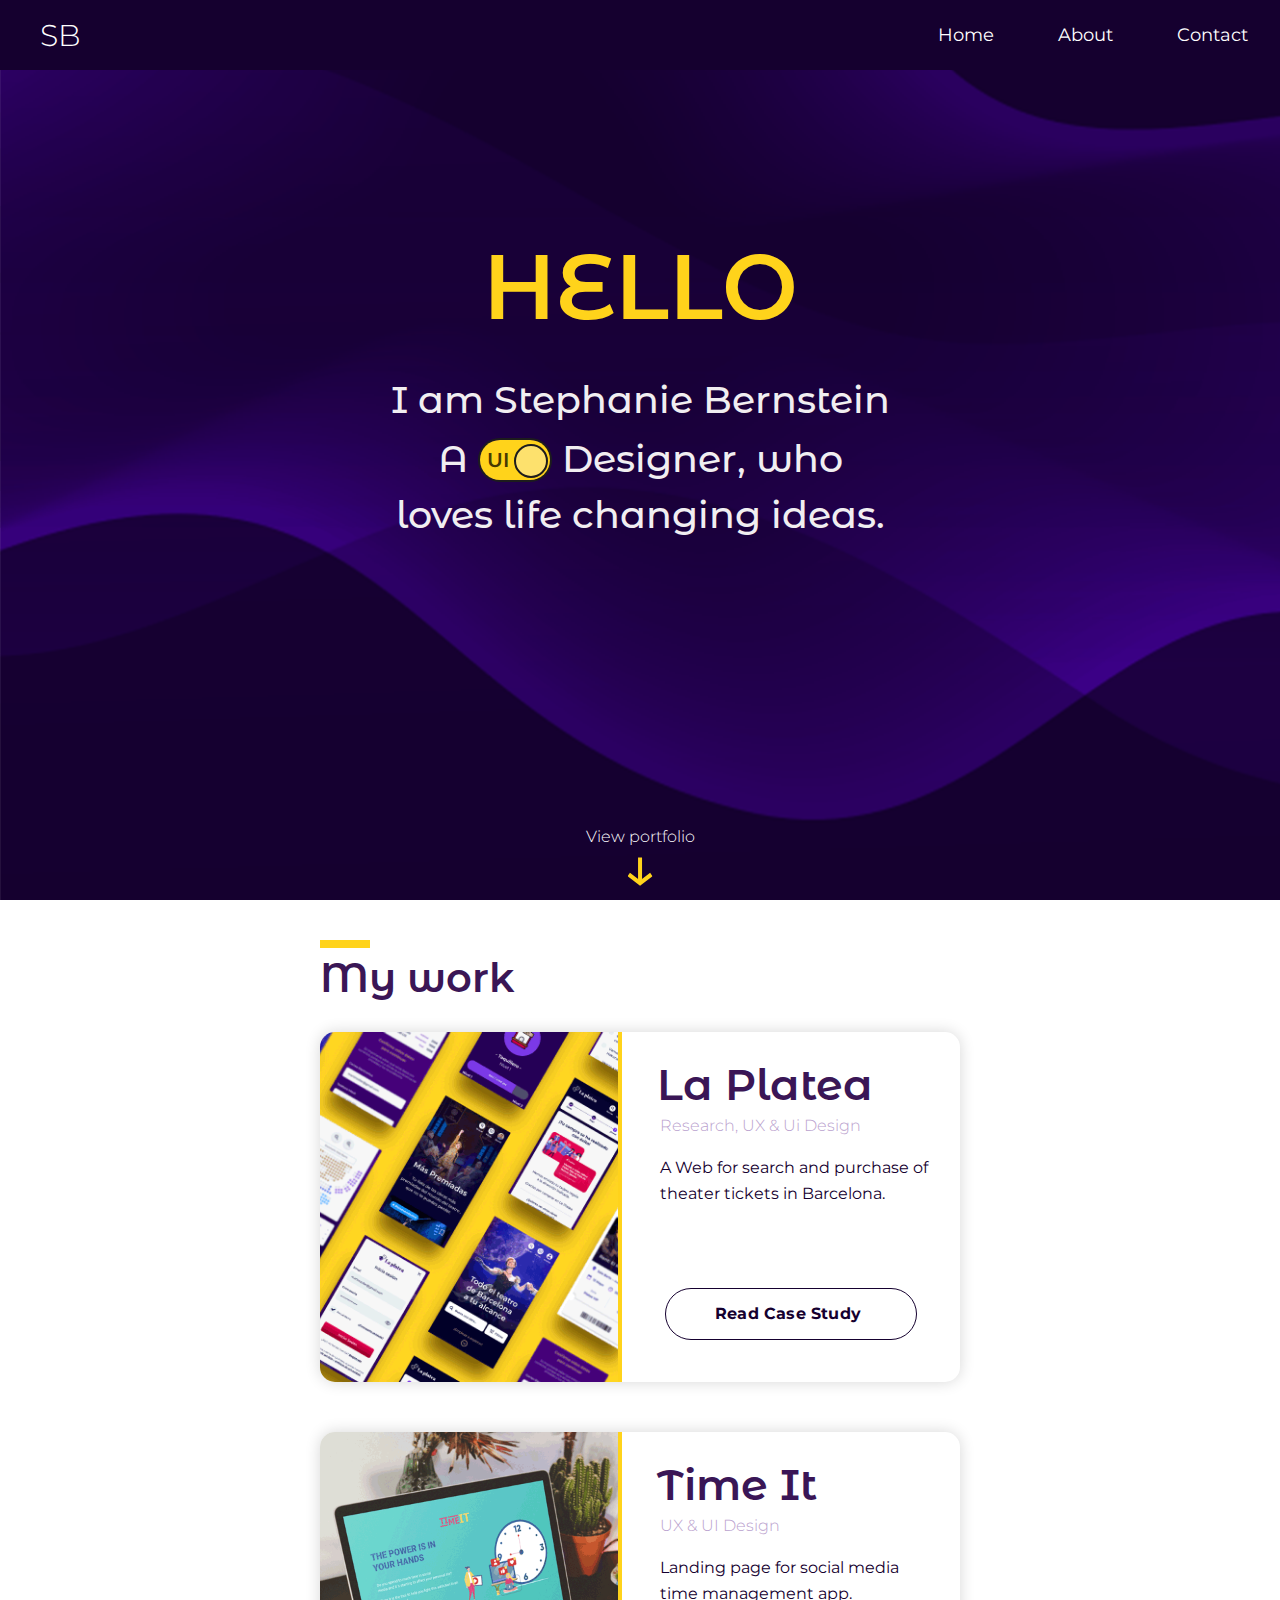
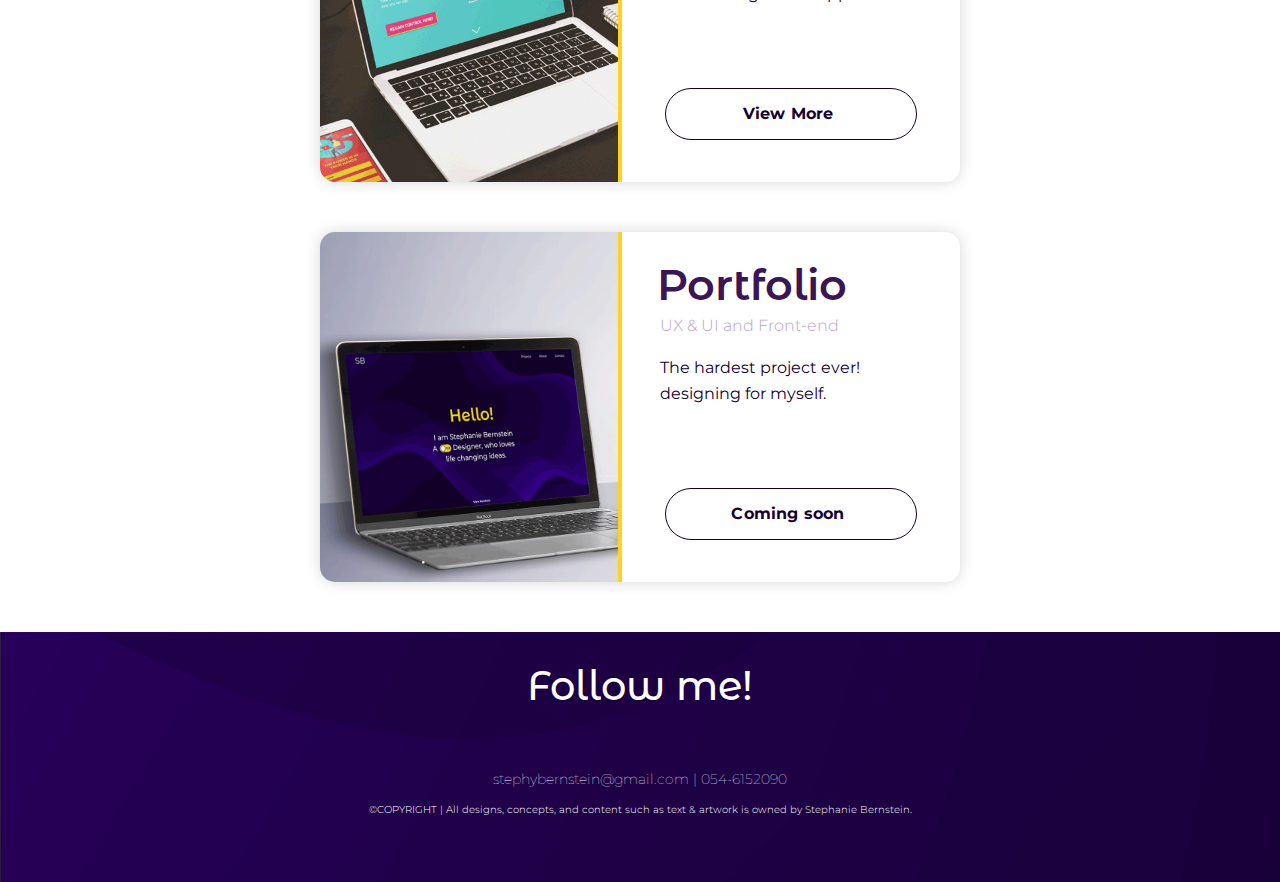
==== commit d9b34c77: "changes in design" ====
--- a/index.html
+++ b/index.html
@@ -104,14 +104,14 @@
             <div class="margin">
                 <span class="follow">Follow me!</span>
                 <div class="socials center">
-                    <a href="https://www.linkedin.com/in/stephanie-bernstein-96964898/"><i class="fab fa-linkedin"></i></a>
-                    <a href="https://www.behance.net/stephaniebernstein"><i class="fab fa-behance-square"></i></a>
-                    <a href="https://www.facebook.com/SBgraphicdesign/?ref=settings"><i class="fab fa-facebook-square"></i></a>
+                    <a href="https://www.linkedin.com/in/stephanie-bernstein-96964898/"><i class="fab fa-linkedin-in"></i></a>
+                    <a href="https://www.behance.net/stephaniebernstein"><i class="fab fa-behance"></i></a>
+                    <a href="https://www.facebook.com/flyingdaisydesign/"><i class="fab fa-facebook-f"></i></a>
                     <a href="https://www.instagram.com/sb_ux.ui/"><i class="fab fa-instagram"></i></a>
                 </div>
 
-                <a href="mailto:Stephybernstein@gmail.com" class="email center">Stephybernstein@gmail.com</a>
-                <span class="copyright center">Copyright © 2019 Stephanie Bernstein</span>
+                <a href="mailto:Stephybernstein@gmail.com" class="email center">stephybernstein@gmail.com | 054-6152090</a>
+                <span class="copyright center">©COPYRIGHT | All designs, concepts, and content such as text & artwork is owned by Stephanie Bernstein.</span>
             </div>
 
         </footer>
--- a/css/styles.css
+++ b/css/styles.css
@@ -1,1838 +1,1857 @@
-html,
-body,
-div,
-span,
-applet,
-object,
-iframe,
-h1,
-h2,
-h3,
-h4,
-h5,
-h6,
-p,
-blockquote,
-pre,
-a,
-abbr,
-acronym,
-address,
-big,
-cite,
-code,
-del,
-dfn,
-em,
-img,
-ins,
-kbd,
-q,
-s,
-samp,
-small,
-strike,
-strong,
-sub,
-sup,
-tt,
-var,
-b,
-u,
-i,
-center,
-dl,
-dt,
-dd,
-ol,
-ul,
-li,
-fieldset,
-form,
-label,
-legend,
-table,
-caption,
-tbody,
-tfoot,
-thead,
-tr,
-th,
-td,
-article,
-aside,
-canvas,
-details,
-embed,
-figure,
-figcaption,
-footer,
-header,
-hgroup,
-menu,
-nav,
-output,
-ruby,
-section,
-summary,
-time,
-mark,
-audio,
-video {
-	margin: 0;
-	padding: 0;
-	border: 0;
-	font-size: 100%;
-	font: inherit;
-	vertical-align: baseline;
-}
-/*General*/
-
-html,
-body {
-	font-family: 'Montserrat', sans-serif;
-	margin: 0;
-	height: 100vh;
-	width: 100%;
-	scroll-behavior: smooth;
-}
-
-ul,
-ol {
-	list-style: none;
-	color: #15002F;
-	line-height: 27px;
-}
-
-ul li:before {
-	content: "- "
-}
-
-.row {
-	display: flex;
-	flex-direction: row;
-	flex-wrap: wrap;
-	width: 100%;
-}
-
-.column {
-	display: flex;
-	flex-direction: column;
-	flex: 1;
-	font-size: 13px;
-}
-
-.column a {
-	color: #15002F;
-}
-
-a,
-u {
-	text-decoration: none;
-	color: #fff;
-}
-
-a:active {
-	color: #FFD31B;
-}
-a:hover {
-	color: #FFD31B;
-}
-
-h1 {
-	font-family: 'Montserrat Alternates', sans-serif;
-	font-style: normal;
-	font-weight: 600;
-	font-size: 55px;
-	line-height: 50px;
-	color: #FFD31B;
-	padding-top: 25px;
-	margin-bottom: 20px;
-	text-align: center;
-}
-
-.numbers {
-	font-family: 'Montserrat Alternates', sans-serif;
-	font-weight: 600;
-	font-size: 50px;
-	line-height: 73px;
-	display: inline;
-	color: #FFD31B
-}
-
-.number-title {
-	margin-left: 10px;
-	display: inline;
-}
-
-#landing-texto {
-	font-family: 'Montserrat Alternates', sans-serif;
-	font-weight: 500;
-	line-height: 46px;
-	font-size: 30px;
-	color: #F1EEF1;
-	margin: 0;
-}
-h2 {
-	font-family: 'Montserrat Alternates', sans-serif;
-	font-weight: 600;
-	line-height: 46px;
-	font-size: 40px;
-	color: #FFD31B;
-}
-
-h3 {
-    font-family: 'Montserrat', sans-serif;
-    font-weight: 600;
-    font-size: 30px;
-    line-height: 46px;
-    color: #3A1656;
-    margin: 5px 0 0 0;
-}
-
-h5 {
-	font-family: 'Montserrat', sans-serif;
-	font-weight: 600;
-	font-size: 25px;
-	line-height: 31px;
-	color: #3A1656;
-}
-
-h6 {
-	font-family: 'Montserrat', sans-serif;
-	font-weight: 500;
-	font-size: 18px;
-	line-height: 31px;
-	color: #3A1656;
-}
-
-.mainheader {
-	align-items: center;
-	display: flex;
-	justify-content: space-between;
-	background-color: #15002F;
-	background-repeat: no-repeat;
-	background-size: cover;
-	height: 70px;
-	position: fixed;
-	top: 0;
-	width: 100%;
-	z-index: 90;
-}
-
-.mainheader.withmenu {
-	flex-wrap: wrap;
-}
-
-#sub-menu {
-	width: 100%;
-	background: #F1EEF1;
-	height: 60px;
-}
-
-.horizontal-list {
-	height: 100%;
-	align-items: center;
-}
-
-.horizontal-list li {
-	align-items: center;
-	border-right: 2px solid #FFD31B;
-}
-
-/* .fa, .fas {
+	html,
+	body,
+	div,
+	span,
+	applet,
+	object,
+	iframe,
+	h1,
+	h2,
+	h3,
+	h4,
+	h5,
+	h6,
+	p,
+	blockquote,
+	pre,
+	a,
+	abbr,
+	acronym,
+	address,
+	big,
+	cite,
+	code,
+	del,
+	dfn,
+	em,
+	img,
+	ins,
+	kbd,
+	q,
+	s,
+	samp,
+	small,
+	strike,
+	strong,
+	sub,
+	sup,
+	tt,
+	var,
+	b,
+	u,
+	i,
+	center,
+	dl,
+	dt,
+	dd,
+	ol,
+	ul,
+	li,
+	fieldset,
+	form,
+	label,
+	legend,
+	table,
+	caption,
+	tbody,
+	tfoot,
+	thead,
+	tr,
+	th,
+	td,
+	article,
+	aside,
+	canvas,
+	details,
+	embed,
+	figure,
+	figcaption,
+	footer,
+	header,
+	hgroup,
+	menu,
+	nav,
+	output,
+	ruby,
+	section,
+	summary,
+	time,
+	mark,
+	audio,
+	video {
+		margin: 0;
+		padding: 0;
+		border: 0;
+		font-size: 100%;
+		font: inherit;
+		vertical-align: baseline;
+	}
+	/*General*/
+
+	html,
+	body {
+		font-family: 'Montserrat', sans-serif;
+		margin: 0;
+		height: 100vh;
+		width: 100%;
+		scroll-behavior: smooth;
+	}
+
+	ul,
+	ol {
+		list-style: none;
 		color: #15002F;
-		margin-left: 5px;
-} */
-
-.horizontal-list li:last-child {
-	border-right: none;
-}
-
-.horizontal-list li::before {
-	content: ""
-}
-
-.mainfooter {
-	height: 220px;
-	background-image: url(../img/bg/mobile_bg.png);
-	width: 100%;
-	color: #FFF;
-	font-size: 10px;
-}
-
-.mainfooter.nobg {
-background-image: none;
-}
-
-.mainfooter .email {
-	display: block;
-	font-size: 16px;
-	margin: 20px 0 15px 0;
-	font-weight: lighter;
-}
-
-.mainfooter .follow {
-	font-family: 'Montserrat Alternates', sans-serif;
-	font-size: 25px;
-	font-weight: 500;
-	display: inline-block;
-	margin-top: 25px;
-}
-
-.mainfooter .socials {
-	font-size: 3.5rem;
-	margin: 10px 0;
-	justify-content: space-between;
-	display: flex;
-}
-
-.center {
-	text-align: center;
-}
-
-.mainfooter span {
-	display: block;
-}
-
-.margin {
-	width: calc(100vw - 80px);
-	margin: 0 auto;
-}
-
-.padding-y {
-	padding-top: 30px;
-}
-
-.copyright {
-	font-size: 10px;
-	font-weight: 300;
-}
-
-#landing {
-	height: 100vh;
-}
-
-#landing .margin {
-	display: flex;
-	flex-direction: column;
-	justify-content: center;
-	height: 70%;
-}
-
-#landing  h1 span {
-	margin-bottom: 20px;
-	border-left: none;
-	color: #FFD31B;
-	padding-left: 0;
-
-}
-#landing  h1  {
-	margin-bottom: 20px;
-	border-left: none;
-	color: #FFD31B;
-	padding-left: 0;
-
-}
-
-#landing  h1 span:before {
-	content: 'HELLO';
-	animation: animate infinite 10s;
-}
-
-@keyframes animate {
-	0% {
-		content: 'HELLO';
-
-	}
-25% {
-		content: 'HOLA';
-
-	}
-	50% {
-		content: 'SHALOM';
-
-	}
-	75% {
-		content: 'OI';
-	}
-
-}
-
-.navigation {
-	align-items: center;
-	display: flex;
-	justify-content: center;
-	height: 100vh;
-	position: fixed;
-	left: 0;
-	width: 100%;
-	z-index: 1;
-	background: #15002F;
-	top: 0;
-	text-align: center;
-}
-
-.navigation-list {
-    font-size: 30px;
-    line-height: 70px;
-}
-
-.navigation-list li:before {
-	content: none;
-}
-
-.hide {
-	display: none;
-}
-
-/* Switcher */
-
-.mini-btn  .uxuiswitch {
-  position: fixed;
-  bottom: 15px;
-  right: 15px;
-  display: block;
-  z-index: 99;
-  top: unset;
-}
-
-.uxuiswitch {
-	position: relative;
-	width: 74px;
-	-webkit-user-select: none;
-	-moz-user-select: none;
-	-ms-user-select: none;
-	display: inline-block;
-	top: 10px;
-	height: 44px;
-}
-
-.uxuiswitch-checkbox {
-	display: none;
-}
-
-.uxuiswitch-label {
-	display: block;
-	overflow: hidden;
-	cursor: pointer;
-	border: 2px solid #1D1C1D;
-	border-radius: 36px;
-}
-
-.uxuiswitch-inner {
-	display: block;
-	width: 200%;
-	margin-left: -100%;
-	transition: margin 0.3s ease-in 0s;
-}
-
-.uxuiswitch-inner:before,
-.uxuiswitch-inner:after {
-	display: block;
-	float: left;
-	width: 50%;
-	height: 40px;
-	padding: 0;
-	line-height: 41px;
-	font-size: 20px;
-	color: white;
-	font-family: 'Montserrat', sans-serif;
-	font-weight: 600;
-	box-sizing: border-box;
-}
-
-.uxuiswitch-inner:before {
-	content: "UI";
-	padding-left: 6px;
-	background-color: #FFD31B;
-	color: #463902;
-}
-
-.uxuiswitch-inner:after {
-	content: "UX";
-	padding-right: 6px;
-	background-color: #F1EEF1;
-	color: #1D1C1D;
-	text-align: right;
-}
-
-.uxuiswitch-switch {
-	display: block;
-	width: 30px;
-	margin: 8px;
-	background: #DBD2DB;
-	position: absolute;
-	top: -2.5px;
-	bottom: 0;
-	right: 29px;
-	border: 2px solid #1D1C1D;
-	border-radius: 36px;
-	transition: all 0.3s ease-in 0s;
-	height: 30px;
-}
-
-.uxuiswitch-checkbox:checked+.uxuiswitch-label .uxuiswitch-inner {
-	margin-left: 0;
-}
-
-.uxuiswitch-checkbox:checked+.uxuiswitch-label .uxuiswitch-switch {
-	right: -4px;
-	background-color: #FDE16D;
-}
-
-/* Switcher */
-
-/*end general*/
-
-/*home*/
-
-#landing {
-	background-image: url(../img/bg/mobile_bg.png);
- 	background-repeat: no-repeat;
-	background-size: cover;
-}
-
-.brand,
-#menu {
-	position: relative;
-	z-index: 2;
-	background: none;
-	border: none;
-	height: 70px;
-	display: flex;
-	justify-content: center;
-	flex-direction: column;
-}
-
-#menu {
-    margin-right: 20px;
-    font-size: 30px;
-    color: #FFD31B;
-}
-
-#menu:focus {
-	outline: none;
-}
-
-.brand {
-	font-weight: 300;
-	font-size: 30px;
-	color: #fff;
-	margin-left: 40px;
-}
-
-.withmenu+main {
-	height: calc(100vh - 70px);
-}
-
-main {
-	height: calc(100vh - 70px);
-}
-
-.no-scroll {
-	overflow: hidden;
-}
-
-.top-margin {
-	margin-top: 150px;
-}
-
-.view-port {
-	color: #fff;
-	position: absolute;
-	bottom: 50px;
-	left: 50%;
-	transform: translateX(-50%);
-	font-family: 'Montserrat', sans-serif;
-	font-style: normal;
-	font-weight: 300;
-	line-height: 27px;
-	font-size: 16px;
-}
-
-.arrow-portfolio {
-	position: absolute;
-	bottom: 14px;
-	left: 50%;
-	transform: translateX(-50%);
-	display: block;
-	background: url("../iconos/arrow.svg");
-	width: 25px;
-	height: 29px;
-}
-
-#projectos {
-	padding-top: 10px;
-}
-
-.line-work {
-	width: 50px;
-	height: 8px;
-	background: #FFD31B;
-	border: none;
-	margin: 30px 0 0 0;
-}
-
-.my-work {
-	font-family: 'Montserrat Alternates', sans-serif;
-	font-size: 40px;
-	color: #3A1656;
-	font-weight: 600;
-	display: block;
-	margin: 5px 0 30px 0;
-}
-
-
-/*Card css*/
-
-.card {
-	width: 100%;
-	background: #FFF;
-	display: flex;
-	flex-direction: column;
-	box-shadow: 0 0 15px 0 rgba(0, 0, 0, 0.1607843137);
-	overflow: hidden;
-	position: relative;
-	border-radius: 15px;
-	padding-bottom: 30px;
-	margin-bottom: 40px;
-}
-
-.card_thumb {
-	position: relative;
-	height: 280px;
-	border-bottom: 4px solid #FFD31B;
-}
-
-.card_thumb img {
-	width: 100%;
-	height: 100%;
-	object-fit: cover;
-	object-position: 50% 50%;
-}
-
-.card_content {
-	margin: 10px 20px 0px 20px;
-}
-
-.card_content p {
-	margin: 20px 0;
-}
-
-.card footer a {
-	display: inline-block;
-	background: #FFF;
-	padding: .45em 1em;
-	/* width: 215px; */
-	color: #15002F;
-	font-weight: 700;
-	letter-spacing: .2px;
-	font-size: 16px;
-	border-radius: 30px;
-	border: 1px solid #15002F;
-}
-
-.card footer .fa-arrow-right {
-	margin-left: 6px;
- color: #15002F;
-}
-
-.card header h2 {
-	font-family: 'Montserrat Alternates', sans-serif;
-	font-size: 30px;
-	color: #3A1656;
-	font-weight: 600;
-	margin: 20px 0 5px 0;
-}
-
-.card header span {
-	font-family: 'Montserrat', sans-serif;
-	font-size: 16px;
-	color: #BAA2CE;
-	font-weight: 300;
-}
-
-p {
-    font-family: 'Montserrat', sans-serif;
-    font-size: 16px;
-    line-height: 26px;
-    color: #15002F;
-    margin-top: 20px;
-}
-
-.no-marging-p {
-
-	margin-top: 5px;
-}
-
-.doble-margin {
-	margin: 15px 0 30px 0;
-}
-
-.p-bold {
-
-	font-weight: 700;
-
-}
-
-.bold {
-	font-family: 'Montserrat', sans-serif;
-	font-size: 16px;
-	font-weight: 700;
-	line-height: 16px;
-	color: #15002F;
-	border-left: 3px solid #FFD31B;
-	padding-left: 12px;
-}
-
-.scroll {
-
-}
-
-/* End Card */
-/*home*/
-
-
-
-/* Changes for ux Home*/
-
-#ux .brand {
-	color: #666166;
-}
-
-#ux #menu {
-	color: #666166;
-}
-
-#ux .mainheader {
-	background-color: #DBD2DB;
-}
-
-#ux #landing {
-	background-image: none;
-	background-color: #F1EEF1;
-}
-
-#ux #landing h1 span{
-	color: #BFB6BF;
-}
-
-#ux h3 {
-	color: #A69DA6
-}
-
-#ux .view-port {
-	color: #666166;
-}
-
-#ux .arrow-portfolio {
-	background: url("../iconos/arrowux.svg");
-}
-
-#ux .line-work {
-	background: #BFB6BF;
-}
-
-#ux .my-work {
-	color: #A69DA6;
-}
-
-#ux .card_thumb img {
-	display: none
-}
-
-#ux .card_thumb {
-	background: #F1EEF1;
-	display: flex;
-	align-items: center;
-	justify-content: center;
-	border-bottom: 4px solid #A69DA6;
-}
-
-#ux .card_thumb:before {
-	font-family: "Font Awesome 5 Free";
-	content: "\f03e";
-	font-size: 120px;
-	color: #fff;
-	-webkit-text-stroke: #F1EEF1 5px;
-}
-
-#ux .card header h2 {
-	color: #A69DA6;
-}
-
-#ux .card_content p {
-	color: #A69DA6;
-}
-
-#ux .navigation {
-	background: #A69DA6;
-}
-
-#ux .card footer a {
-	color: #A69DA6;
-	border: 1px solid #666166;
-}
-
-#ux .mainfooter {
-	background-image: none;
-	background-color: #DBD2DB;
-}
-
-#ux a:hover {
-	color: #666166;
-}
-/* Changes for ux Home*/
-
-
-/*laplatea*/
-
-.hide-mob {
-	display: none;
-}
-.hide-desk {
-	display: unset;
-}
-
-
-.top-image {
-	margin: 20px 0 20px 0;
-}
-
-
-h4 {
-	  font-family: 'Montserrat', sans-serif;
-    font-weight: 300;
-    font-size: 18px;
-    line-height: 31px;
-    color: #FFF;
-    text-align: center;
-}
-
-.top-image img {
-    width: 100%;
-    object-fit: contain;
-    min-height: 300px;
-}
-.rounded-image img {
-    width: 100%;
-    border-radius: 8px;
-    object-fit: cover;
-    height: 200px;
-    box-shadow: 2px 3px 5px 0px rgba(0,0,0,0.23);
-}
-.rounded-image {
-    margin: 20px 0 50px 0;
-}
-.rounded-imagetext {
-	margin: 40px 0 20px 0;
-}
-.rounded-imagetext img {
-    width: 100%;
-    object-fit: cover;
-}
-.rounded-imagegif.platea2 {
-    margin-top: 40px;
-
-}
-.rounded-imageno img {
-	width: 100%;
-	border-radius: 8px;
-	object-fit: contain;
-}
-.rounded-imageno {
-    margin: 20px 0 20px 0;
-
-}
-.rounded-imagegif img {
-	width: 100%;
-	border-radius: 8px;
-	object-fit: cover;
-	box-shadow: 2px 3px 5px 0px rgba(0,0,0,0.23);
-}
-.rounded-imagegif {
-    margin: 20px 0 20px 0;
-
-}
-.image-footer2 {
-	margin-bottom: 15px;
-}
-
-.scrolling-wrapper2 img {
-    object-fit: cover;
-    border-radius: 10px;
-    margin-right: 17px;
-		height: 200px
-}
-
-.scrolling-wrapper2::-webkit-scrollbar {
-	display: none;
-}
-
-.scrolling-wrapper2 {
-	overflow-x: scroll;
-	overflow-y: hidden;
-	white-space: nowrap;
-	margin-top: 20px;
-	padding-left: 35px;
-}
-
-
-.friends {
-	text-decoration: none;
-	color: #15002F;
-}
-
-.image-footer {
-    color: #15002F;
-    font-size: 15px;
-    line-height: 22px;
-    font-family: 'Montserrat', sans-serif;
-		font-weight: 300;
-}
-
-.line-titles {
-    height: 1px;
-    background: #FFD31B;
-    border: none;
-    margin: 20px 0 20px 0px;
-}
-
-.title-heading{
-	color: #15002F;
-	font-size: 16px;
-	line-height: 22px;
-	font-family: 'Montserrat', sans-serif;
-	font-weight: 600;
-}
-.line-main-title {
-    width: 25px;
-    height: 6px;
-    background: #FFD31B;
-    border: none;
-    margin: 20px 0 15px 0;
-    position: absolute;
-}
-
-.scrolling-wrapper::-webkit-scrollbar {
-	display: none;
-}
-
-.scrolling-wrapper img {
-    object-fit: cover;
-    border-radius: 10px;
-    margin-right: 17px;
-    height: 200px;
-}
-
-.scrolling-wrapper {
-	overflow-x: scroll;
-	overflow-y: hidden;
-	white-space: nowrap;
-	margin-top: 20px;
-	padding-left: 35px;
-}
-
-.image-scroll {
-	display: inline-block;
-}
-
-.teatros {
-	margin: 25px 0 40px 0;
-	width: 100%;
-}
-
-.bold-text {
-	font-family: 'Montserrat', sans-serif;
-	font-weight: 700;
-	font-size: 16px;
-	line-height: 27px;
-	color: #15002F;
-}
-
-.section-title2 {
-	margin-bottom: 20px;
-}
-.line-second-title {
-	width: 145px;
-	height: 2px;
-	background: #FFD31B;
-	border: none;
-	margin: 1px 0 15px 0;
-	position: absolute;
-
-}
-
-#super-top {
-	background-image: url(../img/laplatea/platea0.png);
-	background-repeat: no-repeat;
-	background-size: cover;
-	}
-
-#platea .top-page {
-	    margin-top: 130px;
-}
-/*end platea*/
-/*platea*/
-
-#ux .top-image img {
-	content:url("../img/laplatea/platea29.png");
-}
-#ux img {
-	content:url("../img/laplatea/platea29.png");
-}
-#ux #super-top {
-    background-image: none;
-    background-repeat: no-repeat;
-    background-size: cover;
-    background-color: #F1EEF1;
-}
-
-#ux h1 {
-    color: #A69DA6;
-}
-
-#ux h4 {
-    color: #666166;
-}
-
-#ux #sub-menu {
-    width: 100%;
-    background: #666166;
-    height: 60px;
-}
-
-#ux .horizontal-list li {
-    border-right: 2px solid #FFF;
-}
-
-#ux .image-footer {
-    color: #4D494D;
-}
-#ux .title-heading {
-    color: #4D494D;
-}
-
-#ux .line-titles {
-    background: #BFB6BF;
-}
-#ux p {
-    font-family: 'Montserrat', sans-serif;
-    font-size: 16px;
-    line-height: 26px;
-    color: #A69DA6;
-    margin-top: 20px;
-}
-#ux .line-main-title {
-    background: #A69DA6;
-  }
-#ux .numbers {
-    color: #4D494D;
-}
-#ux .bold {
-    color: #A69DA6;
-    border-left: 3px solid #A69DA6;
-  }
-#ux .bold-text {
-    color: #A69DA6;
-}
-#ux .line-second-title {
-    background: #A69DA6;
-
-}
-#ux .column a {
-    color: #FFF;
-}
-
-#ux .scrolling-wrapper img {
-    height: 250px;
-    text-align: center;
-    box-shadow: 2px 3px 5px 0px rgba(0,0,0,0.23);
-    width: 300px;
-}
-#ux .scrolling-wrapper2 img {
-	box-shadow: 2px 3px 5px 0px rgba(0,0,0,0.23);
-	width: 250px;
-}
-
-#ux .teatros {
-    text-align: center;
-		border-radius: 8px;
-		box-shadow: 2px 3px 5px 0px rgba(0,0,0,0.23);
-
-}
-#ux .scrolling-wrapper.fiveimages {
-	display: none;
-}
-#ux .rounded-imageno {
-    width: 300px;
-    border-radius: 8px;
-    box-shadow: 2px 3px 5px 0px rgba(0,0,0,0.23);
-    margin-left: auto;
-    margin-right: auto;
-    margin-top: 40px;
-}
-#ux .rounded-imagetext img {
-    border-radius: 8px;
-		box-shadow: 2px 3px 5px 0px rgba(0,0,0,0.23);
-
-}
-#ux .rounded-imagegif img {
-	height: 435px;
-}
-#ux .rounded-imagetext img{
-	border-radius: 8px;
-}
-
-
-
-#ux .friends {
-	text-decoration: none;
-	color: #A69DA6;
-}
-#ux a:active {
-	color: #1D1C1D;
-}
-#ux a:hover {
-	color: #1D1C1D;
-}
-
-#ux .horizontal-list li:last-child {
-    border-right: none;
-}
-
-/*platea*/
-
-
-/*404*/
-
-#construction {
-	background-image: url(../img/error/404.png);
-	background-repeat: no-repeat;
-	background-size: cover;
-}
-#construction {
-	height: 95%;
-}
-
-#construction .margin {
-	display: flex;
-	flex-direction: column;
-	justify-content: center;
-	height: 70%;
-}
-
-#go-back a{
-	font-family: 'Montserrat Alternates', sans-serif;
-	color: #15002F;
-	font-size: 20px;
-	font-weight: 700;
-}
-
-#go-back {
-	text-align: center;
-	margin-bottom: 30px;
-}
-
-#ux #construction {
-	background-image: url(../img/error/404ux.png);
-	background-repeat: no-repeat;
-	background-size: cover;
-}
-
-.fa-arrow-left:before {
-    content: "\f060";
+		line-height: 27px;
+	}
+
+	ul li:before {
+		content: "- "
+	}
+
+	.row {
+		display: flex;
+		flex-direction: row;
+		flex-wrap: wrap;
+		width: 100%;
+	}
+
+	.column {
+		display: flex;
+		flex-direction: column;
+		flex: 1;
+		font-size: 13px;
+	}
+
+	.column a {
+		color: #15002F;
+	}
+
+	a,
+	u {
+		text-decoration: none;
+		color: #fff;
+	}
+
+	a:active {
+		color: #FFD31B;
+	}
+	a:hover {
+		color: #FFD31B;
+	}
+
+	h1 {
+		font-family: 'Montserrat Alternates', sans-serif;
+		font-style: normal;
+		font-weight: 600;
+		font-size: 55px;
+		line-height: 50px;
+		color: #FFD31B;
+		padding-top: 25px;
+		margin-bottom: 20px;
+		text-align: center;
+	}
+
+	.numbers {
+		font-family: 'Montserrat Alternates', sans-serif;
+		font-weight: 600;
+		font-size: 50px;
+		line-height: 73px;
+		display: inline;
+		color: #FFD31B
+	}
+
+	.number-title {
+		margin-left: 10px;
+		display: inline;
+	}
+
+	#landing-texto {
+		font-family: 'Montserrat Alternates', sans-serif;
+		font-weight: 500;
+		line-height: 46px;
+		font-size: 30px;
+		color: #F1EEF1;
+		margin: 0;
+	}
+	h2 {
+		font-family: 'Montserrat Alternates', sans-serif;
+		font-weight: 600;
+		line-height: 46px;
+		font-size: 40px;
+		color: #FFD31B;
+	}
+
+	h3 {
+	    font-family: 'Montserrat', sans-serif;
+	    font-weight: 600;
+	    font-size: 30px;
+	    line-height: 46px;
+	    color: #3A1656;
+	    margin: 5px 0 0 0;
+	}
+
+	h5 {
+		font-family: 'Montserrat', sans-serif;
+		font-weight: 600;
+		font-size: 25px;
+		line-height: 31px;
+		color: #3A1656;
+	}
+
+	h6 {
+		font-family: 'Montserrat', sans-serif;
+		font-weight: 500;
 		font-size: 18px;
-}
-
-#ux .fa-arrow-left:before {
-    color: #666166;
-    content: "\f060";
-		font-size: 18px;
-}
-
-#ux #go-back a{
-	color: #666166;
-}
-/*End 404*/
-
-
-/*contact*/
-
-#contact {
-
-}
-
-#contact .margin {
-	display: flex;
-	flex-direction: column;
-	justify-content: center;
-	height: 100vh;
-}
-
-.all-in {
-		background-image: url(../img/contact/contact_m_bg.png);
+		line-height: 31px;
+		color: #3A1656;
+	}
+
+	.mainheader {
+		align-items: center;
+		display: flex;
+		justify-content: space-between;
+		background-color: #15002F;
 		background-repeat: no-repeat;
 		background-size: cover;
-		height: auto;
-	}
-
-#contact .mainfooter {
-    background-image: none;
-    width: 100%;
-    color: #FFF;
-    font-size: 10px;
-		height: 100%
-}
-
-#contact .top-margin {
-
-}
-
-.info-contact  {
-    font-family: 'Montserrat', sans-serif;
-    font-size: 20px;
-    line-height: 30px;
-    color: #fff;
-    margin: 40px 0;
+		height: 70px;
+		position: fixed;
+		top: 0;
+		width: 100%;
+		z-index: 90;
+	}
+
+	.mainheader.withmenu {
+		flex-wrap: wrap;
+	}
+
+	#sub-menu {
+		width: 100%;
+		background: #F1EEF1;
+		height: 60px;
+	}
+
+	.horizontal-list {
+		height: 100%;
+		align-items: center;
+	}
+
+	.horizontal-list li {
+		align-items: center;
+		border-right: 2px solid #FFD31B;
+	}
+
+	/* .fa, .fas {
+			color: #15002F;
+			margin-left: 5px;
+	} */
+
+	.horizontal-list li:last-child {
+		border-right: none;
+	}
+
+	.horizontal-list li::before {
+		content: ""
+	}
+
+	.mainfooter {
+		height: 220px;
+		background-image: url(../img/bg/mobile_bg.png);
+		width: 100%;
+		color: #FFF;
+		font-size: 10px;
+	}
+
+	.mainfooter.nobg {
+	background-image: none;
+	}
+
+	.mainfooter .email {
+		display: block;
+		font-size: 14px;
+		margin: 20px 0 15px 0;
+		font-weight: lighter;
+	}
+
+	.mainfooter .follow {
+		font-family: 'Montserrat Alternates', sans-serif;
+		font-size: 25px;
+		font-weight: 500;
+		display: inline-block;
+		margin-top: 25px;
+	}
+
+	.mainfooter .socials {
+		font-size: 2.5rem;
+		margin: 10px 5px;
+		justify-content: space-between;
+		display: flex;
+	}
+
+	.center {
 		text-align: center;
 	}
-	.datos {
-		font-family: 'Montserrat Alternates', sans-serif;
-	    font-weight: 500;
-	    font-size: 20px;
-	    line-height: 39px;
-	    text-align: center;
-	    color: #fff;
-	}
-	.datos h6 {
-    color: #fff;
-    font-weight: 300;
-    font-size: 16px;
-    margin-top: 25px;
-}
-#ux .rounded-image img {
-    height: 200px;
-}
-
-#ux .info-contact  {
-    font-family: 'Montserrat', sans-serif;
-    font-size: 20px;
-    line-height: 30px;
-    color: #A69DA6;
-    margin: 40px 0;
-		text-align: center;
-	}
-#ux .center {
-	    color: #A69DA6;
-}
-#ux 	.datos {
-		font-family: 'Montserrat Alternates', sans-serif;
-	    font-weight: 500;
-	    font-size: 20px;
-	    line-height: 39px;
-	    text-align: center;
-	    color: #A69DA6;
-	}
-#ux 	.datos h6 {
-    color: #A69DA6;
-    font-weight: 300;
-    font-size: 16px;
-    margin-top: 25px;
-}
-#ux .all-in {
-		background-image: none;
-		height: auto;
-	}
-
-
-/*about*/
-#about{
-	height: 100%;
-}
-.about-bg {
-	background-image: url(../img/about/about_m.png);
-	background-repeat: no-repeat;
-	background-size: cover;
-	height: auto;
-}
-
-#about .margin {
-	display: flex;
-	flex-direction: column;
-	justify-content: center;
-}
-
-#about p {
-	color: #fff;
-	font-size: 18px;
-	line-height: 35px;
-	padding-left: 35px;
-}
-.margin-top {
-margin-top: 100px;
-}
-.rounded-image-about img{
-	width: 100%;
-border-radius: 8px;
-object-fit: cover;
-height: 300px;
-box-shadow: 2px 3px 5px 0px rgba(0,0,0,0.23);
-}
-
-.rounded-image-about {
-	    margin: 20px 0 50px 0;
-}
-#check-work {
-	color: #fff;
-	font-size: 20px;
-	line-height: 35px;
-	text-align: center;
-	margin: 30px 0;
-	font-family: 'Montserrat Alternates', sans-serif;
-	font-weight: 300;
-}
-.fa-arrow-right {
+
+	.mainfooter span {
+		display: block;
+	}
+
+	.margin {
+		width: calc(100vw - 80px);
+		margin: 0 auto;
+	}
+
+	.padding-y {
+		padding-top: 30px;
+	}
+
+	.copyright {
+		font-size: 10px;
+		font-weight: 300;
+	}
+
+	#landing {
+		height: 100vh;
+	}
+
+	#landing .margin {
+		display: flex;
+		flex-direction: column;
+		justify-content: center;
+		height: 70%;
+	}
+
+	#landing  h1 span {
+		margin-bottom: 20px;
+		border-left: none;
 		color: #FFD31B;
-		margin-left: 5px;
-}
-#ux #check-work a, u {
-    text-decoration: none;
-    color: #666166;
-}
-#ux .fa-arrow-right {
-		color: #666166;
-		margin-left: 5px;
-}
-.work-exp {
-	margin-top: 70px;
-}
-/*End about*/
-
-/*ux about*/
-#ux .about-bg {
-	background-image: none;
-}
-
-#ux #about h2 {
-    font-family: 'Montserrat Alternates', sans-serif;
-    font-weight: 600;
-    line-height: 46px;
-    font-size: 40px;
-    color: #666166;
-	}
-#ux #about p {
-    color: #666166;
-    font-size: 18px;
-    line-height: 35px;
-    padding-left: 35px;
-}
-
-/*desktop*/
-
-@media only screen and (min-width: 768px) {
-
-	/*home*/
-	h1 {
-	    font-family: 'Montserrat Alternates', sans-serif;
-	    font-style: normal;
-	    font-weight: 600;
-	    font-size: 55px;
-	    line-height: 50px;
-	    color: #FFD31B;
-	    padding-top: 25px;
-	    margin-bottom: 20px;
-	    text-align: center;
-	}
-
-	h4 {
-    font-family: 'Montserrat', sans-serif;
-    font-weight: 300;
-    font-size: 22px;
-    line-height: 31px;
-    color: #FFF;
-    text-align: center;
-    padding: 20px;
-}
-
-h5 {
-    font-family: 'Montserrat', sans-serif;
-    font-weight: 600;
-    font-size: 25px;
-    line-height: 31px;
-    color: #3A1656;
-}
-
-	#landing {
-		background-image: url(../img/bg/home_bg_dk.png);
-		background-repeat: no-repeat;
-		background-size: cover;
-	}
-	#menu {
-		display: none;
-	}
-	.margin {
-		width: calc(100vw - 284px);
-		margin: 0 auto;
-	}
-	#landing h3 {
-		font-family: 'Montserrat Alternates', sans-serif;
-		font-weight: 500;
-		line-height: 56px;
-		font-size: 38px;
-		color: #F1EEF1;
-		text-align: center;
-		max-width: 500px;
-		margin: 0 auto;
-	}
-	.uxuiswitch-inner:before {
-		padding-right: 40px;
-	}
-	.hide {
-		display: block;
-	}
+		padding-left: 0;
+
+	}
+	#landing  h1  {
+		margin-bottom: 20px;
+		border-left: none;
+		color: #FFD31B;
+		padding-left: 0;
+
+	}
+
+	#landing  h1 span:before {
+		content: 'HELLO';
+		animation: animate infinite 10s;
+	}
+
+	@keyframes animate {
+		0% {
+			content: 'HELLO';
+
+		}
+	25% {
+			content: 'HOLA';
+
+		}
+		50% {
+			content: 'SHALOM';
+
+		}
+		75% {
+			content: 'OI';
+		}
+
+	}
+
 	.navigation {
-		justify-content: flex-end;
-		background-color: transparent;
-		height: initial;
-		position: initial;
-		width: auto;
-		transition: initial;
-		z-index: 99;
-	}
-	.navigation-list {
 		align-items: center;
 		display: flex;
 		justify-content: center;
-		font-size: 18px;
-		;
-	}
-	.navigation-link {
-		padding: 2rem;
-		list-style: none;
-	}
-	#landing h1 {
+		height: 100vh;
+		position: fixed;
+		left: 0;
+		width: 100%;
+		z-index: 1;
+		background: #15002F;
+		top: 0;
+		text-align: center;
+	}
+
+	.navigation-list {
+	    font-size: 30px;
+	    line-height: 70px;
+	}
+
+	.navigation-list li:before {
+		content: none;
+	}
+
+	.hide {
+		display: none;
+	}
+
+	/* Switcher */
+
+	.mini-btn  .uxuiswitch {
+	  position: fixed;
+	  bottom: 15px;
+	  right: 15px;
+	  display: block;
+	  z-index: 99;
+	  top: unset;
+	}
+
+	.uxuiswitch {
+		position: relative;
+		width: 74px;
+		-webkit-user-select: none;
+		-moz-user-select: none;
+		-ms-user-select: none;
+		display: inline-block;
+		top: 10px;
+		height: 44px;
+	}
+
+	.uxuiswitch-checkbox {
+		display: none;
+	}
+
+	.uxuiswitch-label {
+		display: block;
+		overflow: hidden;
+		cursor: pointer;
+		border: 2px solid #1D1C1D;
+		border-radius: 36px;
+	}
+
+	.uxuiswitch-inner {
+		display: block;
+		width: 200%;
+		margin-left: -100%;
+		transition: margin 0.3s ease-in 0s;
+	}
+
+	.uxuiswitch-inner:before,
+	.uxuiswitch-inner:after {
+		display: block;
+		float: left;
+		width: 50%;
+		height: 40px;
+		padding: 0;
+		line-height: 41px;
+		font-size: 20px;
+		color: white;
+		font-family: 'Montserrat', sans-serif;
+		font-weight: 600;
+		box-sizing: border-box;
+	}
+
+	.uxuiswitch-inner:before {
+		content: "UI";
+		padding-left: 6px;
+		background-color: #FFD31B;
+		color: #463902;
+	}
+
+	.uxuiswitch-inner:after {
+		content: "UX";
+		padding-right: 6px;
+		background-color: #F1EEF1;
+		color: #1D1C1D;
+		text-align: right;
+	}
+
+	.uxuiswitch-switch {
+		display: block;
+		width: 30px;
+		margin: 8px;
+		background: #DBD2DB;
+		position: absolute;
+		top: -2.5px;
+		bottom: 0;
+		right: 29px;
+		border: 2px solid #1D1C1D;
+		border-radius: 36px;
+		transition: all 0.3s ease-in 0s;
+		height: 30px;
+	}
+
+	.uxuiswitch-checkbox:checked+.uxuiswitch-label .uxuiswitch-inner {
+		margin-left: 0;
+	}
+
+	.uxuiswitch-checkbox:checked+.uxuiswitch-label .uxuiswitch-switch {
+		right: -4px;
+		background-color: #FDE16D;
+	}
+
+	/* Switcher */
+
+	/*end general*/
+
+	/*home*/
+
+	#landing {
+		background-image: url(../img/bg/mobile_bg.png);
+	 	background-repeat: no-repeat;
+		background-size: cover;
+	}
+
+	.brand,
+	#menu {
+		position: relative;
+		z-index: 2;
+		background: none;
+		border: none;
+		height: 70px;
+		display: flex;
+		justify-content: center;
+		flex-direction: column;
+	}
+
+	#menu {
+	    margin-right: 20px;
+	    font-size: 30px;
+	    color: #FFD31B;
+	}
+
+	#menu:focus {
+		outline: none;
+	}
+
+	.brand {
+		font-weight: 300;
+		font-size: 30px;
+		color: #fff;
+		margin-left: 40px;
+	}
+
+	.withmenu+main {
+		height: calc(100vh - 70px);
+	}
+
+	main {
+		height: calc(100vh - 70px);
+	}
+
+	.no-scroll {
+		overflow: hidden;
+	}
+
+	.top-margin {
+		margin-top: 150px;
+	}
+
+	.view-port {
+		color: #fff;
+		position: absolute;
+		bottom: 50px;
+		left: 50%;
+		transform: translateX(-50%);
+		font-family: 'Montserrat', sans-serif;
+		font-style: normal;
+		font-weight: 300;
+		line-height: 27px;
+		font-size: 16px;
+	}
+
+	.arrow-portfolio {
+		position: absolute;
+		bottom: 14px;
+		left: 50%;
+		transform: translateX(-50%);
+		display: block;
+		background: url("../iconos/arrow.svg");
+		width: 25px;
+		height: 29px;
+	}
+
+	#projectos {
+		padding-top: 10px;
+	}
+
+	.line-work {
+		width: 50px;
+		height: 8px;
+		background: #FFD31B;
+		border: none;
+		margin: 30px 0 0 0;
+	}
+
+	.my-work {
 		font-family: 'Montserrat Alternates', sans-serif;
-		font-style: normal;
+		font-size: 40px;
+		color: #3A1656;
 		font-weight: 600;
-		font-size: 90px;
-		text-align: center;
-	}
-	#landing h1 {
-		margin-bottom: 60px;
-		border-left: none;
-		color: #FFD31B;
-		padding-left: 0;
-	}
+		display: block;
+		margin: 5px 0 30px 0;
+	}
+
+
+	/*Card css*/
+
 	.card {
-		max-width: 841px;
 		width: 100%;
-		height: 350px;
 		background: #FFF;
 		display: flex;
-		flex-direction: row;
+		flex-direction: column;
 		box-shadow: 0 0 15px 0 rgba(0, 0, 0, 0.1607843137);
 		overflow: hidden;
 		position: relative;
 		border-radius: 15px;
-		padding-bottom: 0;
-		margin: 0 auto;
-		margin-bottom: 50px;
-	}
+		padding-bottom: 30px;
+		margin-bottom: 40px;
+	}
+
 	.card_thumb {
 		position: relative;
-		height: 400px;
-		border-right: 4px solid #FFD31B;
-		width: 50%;
-		border-bottom: 0px;
-	}
-
-	.card header h2 {
-		font-family: 'Montserrat Alternates', sans-serif;
-		font-size: 43px;
-		color: #3A1656;
-		font-weight: 600;
-		margin: 20px 8px 8px 15px;
-	}
-	.card header span {
-		font-family: 'Montserrat', sans-serif;
-		font-size: 16px;
-		color: #BAA2CE;
-		font-weight: 300;
-		margin: 20px 8px 8px 18px;
+		height: 280px;
+		border-bottom: 4px solid #FFD31B;
+	}
+
+	.card_thumb img {
+		width: 100%;
+		height: 100%;
+		object-fit: cover;
+		object-position: 50% 50%;
+	}
+
+	.card_content {
+		margin: 10px 20px 0px 20px;
 	}
 
 	.card_content p {
-		margin: 20px 8px 81px 18px;
+		margin: 20px 0;
 	}
 
 	.card footer a {
+		display: inline-block;
 		background: #FFF;
+		padding: .45em 1em;
+		/* width: 215px; */
 		color: #15002F;
 		font-weight: 700;
 		letter-spacing: .2px;
 		font-size: 16px;
 		border-radius: 30px;
 		border: 1px solid #15002F;
+	}
+
+	.card footer .fa-arrow-right {
+		margin-left: 6px;
+	 color: #15002F;
+	}
+
+	.card header h2 {
+		font-family: 'Montserrat Alternates', sans-serif;
+		font-size: 30px;
+		color: #3A1656;
+		font-weight: 600;
+		margin: 20px 0 5px 0;
+	}
+
+	.card header span {
+		font-family: 'Montserrat', sans-serif;
+		font-size: 16px;
+		color: #BAA2CE;
+		font-weight: 300;
+	}
+
+	p {
+	    font-family: 'Montserrat', sans-serif;
+	    font-size: 16px;
+	    line-height: 26px;
+	    color: #15002F;
+	    margin-top: 20px;
+	}
+
+	.no-marging-p {
+
+		margin-top: 5px;
+	}
+
+	.doble-margin {
+		margin: 15px 0 30px 0;
+	}
+
+	.p-bold {
+
+		font-weight: 700;
+
+	}
+
+	.bold {
+		font-family: 'Montserrat', sans-serif;
+		font-size: 16px;
+		font-weight: 700;
+		line-height: 16px;
+		color: #15002F;
+		border-left: 3px solid #FFD31B;
+		padding-left: 12px;
+	}
+
+	.scroll {
+
+	}
+
+	/* End Card */
+	/*home*/
+
+
+
+	/* Changes for ux Home*/
+
+	#ux .brand {
+		color: #666166;
+	}
+
+	#ux #menu {
+		color: #666166;
+	}
+
+	#ux .mainheader {
+		background-color: #DBD2DB;
+	}
+
+	#ux #landing {
+		background-image: none;
+		background-color: #F1EEF1;
+	}
+
+	#ux #landing h1 span{
+		color: #BFB6BF;
+	}
+
+	#ux h3 {
+		color: #A69DA6
+	}
+
+	#ux .view-port {
+		color: #666166;
+	}
+
+	#ux .arrow-portfolio {
+		background: url("../iconos/arrowux.svg");
+	}
+
+	#ux .line-work {
+		background: #BFB6BF;
+	}
+
+	#ux .my-work {
+		color: #A69DA6;
+	}
+
+	#ux .card_thumb img {
+		display: none
+	}
+
+	#ux .card_thumb {
+		background: #F1EEF1;
+		display: flex;
+		align-items: center;
+		justify-content: center;
+		border-bottom: 4px solid #A69DA6;
+	}
+
+	#ux .card_thumb:before {
+		font-family: "Font Awesome 5 Free";
+		content: "\f03e";
+		font-size: 120px;
+		color: #fff;
+		-webkit-text-stroke: #F1EEF1 5px;
+	}
+
+	#ux .card header h2 {
+		color: #A69DA6;
+	}
+
+	#ux .card_content p {
+		color: #A69DA6;
+	}
+
+	#ux .navigation {
+		background: #A69DA6;
+	}
+
+	#ux .card footer a {
+		color: #A69DA6;
+		border: 1px solid #666166;
+	}
+
+	#ux .mainfooter {
+		background-image: none;
+		background-color: #DBD2DB;
+	}
+
+	#ux a:hover {
+		color: #666166;
+	}
+	/* Changes for ux Home*/
+
+
+	/*laplatea*/
+
+	.hide-mob {
+		display: none;
+	}
+	.hide-desk {
+		display: unset;
+	}
+
+
+	.top-image {
+		margin: 20px 0 20px 0;
+	}
+
+
+	h4 {
+		  font-family: 'Montserrat', sans-serif;
+	    font-weight: 300;
+	    font-size: 18px;
+	    line-height: 31px;
+	    color: #FFF;
+	    text-align: center;
+	}
+
+	.top-image img {
+	    width: 100%;
+	    object-fit: contain;
+	    min-height: 300px;
+	}
+	.rounded-image img {
+	    width: 100%;
+	    border-radius: 8px;
+	    object-fit: cover;
+	    height: 200px;
+	    box-shadow: 2px 3px 5px 0px rgba(0,0,0,0.23);
+	}
+	.rounded-image {
+	    margin: 20px 0 50px 0;
+	}
+	.rounded-imagetext {
+		margin: 40px 0 20px 0;
+	}
+	.rounded-imagetext img {
+	    width: 100%;
+	    object-fit: cover;
+	}
+	.rounded-imagegif.platea2 {
+	    margin-top: 40px;
+
+	}
+	.rounded-imageno img {
+		width: 100%;
+		border-radius: 8px;
+		object-fit: contain;
+	}
+	.rounded-imageno {
+	    margin: 20px 0 20px 0;
+
+	}
+	.rounded-imagegif img {
+		width: 100%;
+		border-radius: 8px;
+		object-fit: cover;
+		box-shadow: 2px 3px 5px 0px rgba(0,0,0,0.23);
+	}
+	.rounded-imagegif {
+	    margin: 20px 0 20px 0;
+
+	}
+	.image-footer2 {
+		margin-bottom: 15px;
+	}
+
+	.scrolling-wrapper2 img {
+	    object-fit: cover;
+	    border-radius: 10px;
+	    margin-right: 17px;
+			height: 200px
+	}
+
+	.scrolling-wrapper2::-webkit-scrollbar {
+		display: none;
+	}
+
+	.scrolling-wrapper2 {
+		overflow-x: scroll;
+		overflow-y: hidden;
+		white-space: nowrap;
+		margin-top: 20px;
+		padding-left: 35px;
+	}
+
+
+	.friends {
+		text-decoration: none;
+		color: #15002F;
+	}
+
+	.image-footer {
+	    color: #15002F;
+	    font-size: 15px;
+	    line-height: 22px;
+	    font-family: 'Montserrat', sans-serif;
+			font-weight: 300;
+	}
+
+	.line-titles {
+	    height: 1px;
+	    background: #FFD31B;
+	    border: none;
+	    margin: 20px 0 20px 0px;
+	}
+
+	.title-heading{
+		color: #15002F;
+		font-size: 16px;
+		line-height: 22px;
+		font-family: 'Montserrat', sans-serif;
+		font-weight: 600;
+	}
+	.line-main-title {
+	    width: 25px;
+	    height: 6px;
+	    background: #FFD31B;
+	    border: none;
+	    margin: 20px 0 15px 0;
+	    position: absolute;
+	}
+
+	.scrolling-wrapper::-webkit-scrollbar {
+		display: none;
+	}
+
+	.scrolling-wrapper img {
+	    object-fit: cover;
+	    border-radius: 10px;
+	    margin-right: 17px;
+	    height: 200px;
+	}
+
+	.scrolling-wrapper {
+		overflow-x: scroll;
+		overflow-y: hidden;
+		white-space: nowrap;
+		margin-top: 20px;
+		padding-left: 35px;
+	}
+
+	.image-scroll {
+		display: inline-block;
+	}
+
+	.teatros {
+		margin: 25px 0 40px 0;
+		width: 100%;
+	}
+
+	.bold-text {
+		font-family: 'Montserrat', sans-serif;
+		font-weight: 700;
+		font-size: 16px;
+		line-height: 27px;
+		color: #15002F;
+	}
+
+	.section-title2 {
+		margin-bottom: 20px;
+	}
+	.line-second-title {
+		width: 145px;
+		height: 2px;
+		background: #FFD31B;
+		border: none;
+		margin: 1px 0 15px 0;
+		position: absolute;
+
+	}
+
+	#super-top {
+		background-image: url(../img/laplatea/platea0.png);
+		background-repeat: no-repeat;
+		background-size: cover;
+		}
+
+	#platea .top-page {
+		    margin-top: 130px;
+	}
+	/*end platea*/
+	/*platea*/
+
+	#ux .top-image img {
+		content:url("../img/laplatea/platea29.png");
+	}
+	#ux img {
+		content:url("../img/laplatea/platea29.png");
+	}
+	#ux #super-top {
+	    background-image: none;
+	    background-repeat: no-repeat;
+	    background-size: cover;
+	    background-color: #F1EEF1;
+	}
+
+	#ux h1 {
+	    color: #A69DA6;
+	}
+
+	#ux h4 {
+	    color: #666166;
+	}
+
+	#ux #sub-menu {
+	    width: 100%;
+	    background: #666166;
+	    height: 60px;
+	}
+
+	#ux .horizontal-list li {
+	    border-right: 2px solid #FFF;
+	}
+
+	#ux .image-footer {
+	    color: #4D494D;
+	}
+	#ux .title-heading {
+	    color: #4D494D;
+	}
+
+	#ux .line-titles {
+	    background: #BFB6BF;
+	}
+	#ux p {
+	    font-family: 'Montserrat', sans-serif;
+	    font-size: 16px;
+	    line-height: 26px;
+	    color: #A69DA6;
+	    margin-top: 20px;
+	}
+	#ux .line-main-title {
+	    background: #A69DA6;
+	  }
+	#ux .numbers {
+	    color: #4D494D;
+	}
+	#ux .bold {
+	    color: #A69DA6;
+	    border-left: 3px solid #A69DA6;
+	  }
+	#ux .bold-text {
+	    color: #A69DA6;
+	}
+	#ux .line-second-title {
+	    background: #A69DA6;
+
+	}
+	#ux .column a {
+	    color: #FFF;
+	}
+
+	#ux .scrolling-wrapper img {
+	    height: 250px;
+	    text-align: center;
+	    box-shadow: 2px 3px 5px 0px rgba(0,0,0,0.23);
+	    width: 300px;
+	}
+	#ux .scrolling-wrapper2 img {
+		box-shadow: 2px 3px 5px 0px rgba(0,0,0,0.23);
 		width: 250px;
-		height: 50px;
-		margin: 0 auto;
-		padding: 0;
-		display: inline-block;
-		line-height: 50px;
+	}
+
+	#ux .teatros {
+	    text-align: center;
+			border-radius: 8px;
+			box-shadow: 2px 3px 5px 0px rgba(0,0,0,0.23);
+
+	}
+	#ux .scrolling-wrapper.fiveimages {
+		display: none;
+	}
+	#ux .rounded-imageno {
+	    width: 300px;
+	    border-radius: 8px;
+	    box-shadow: 2px 3px 5px 0px rgba(0,0,0,0.23);
+	    margin-left: auto;
+	    margin-right: auto;
+	    margin-top: 40px;
+	}
+	#ux .rounded-imagetext img {
+	    border-radius: 8px;
+			box-shadow: 2px 3px 5px 0px rgba(0,0,0,0.23);
+
+	}
+	#ux .rounded-imagegif img {
+		height: 435px;
+	}
+	#ux .rounded-imagetext img{
+		border-radius: 8px;
+	}
+
+
+
+	#ux .friends {
+		text-decoration: none;
+		color: #A69DA6;
+	}
+	#ux a:active {
+		color: #1D1C1D;
+	}
+	#ux a:hover {
+		color: #1D1C1D;
+	}
+
+	#ux .horizontal-list li:last-child {
+	    border-right: none;
+	}
+
+	/*platea*/
+
+
+	/*404*/
+
+	#construction {
+		background-image: url(../img/error/404.png);
+		background-repeat: no-repeat;
+		background-size: cover;
+	}
+	#construction {
+		height: 95%;
+	}
+
+	#construction .margin {
+		display: flex;
+		flex-direction: column;
+		justify-content: center;
+		height: 70%;
+	}
+
+	#go-back a{
+		font-family: 'Montserrat Alternates', sans-serif;
+		color: #15002F;
+		font-size: 20px;
+		font-weight: 700;
+	}
+
+	#go-back {
 		text-align: center;
-	}
-	.card footer a:hover{
-		color: #15002F;
-		background-color: #FFD31B;
-		border: 1px solid #15002F;
-	}
-	.card_content {
-		margin: 10px 20px 0px 20px;
-		width: 50%;
-	}
-
-	.mainfooter .socials {
-    font-size: 3.5rem;
-    margin: 10px 100px;
-    justify-content: space-evenly;
-    display: flex;
-}
-
-.mainfooter {
-    height: 250px;
-    background-image: url(../img/bg/mobile_bg.png);
-    width: 100%;
-    color: #FFF;
-    font-size: 10px;
-}
-
-.mainfooter .follow {
-    font-family: 'Montserrat Alternates', sans-serif;
-    font-size: 40px;
-    font-weight: 500;
-    display: flex;
-    margin-top: 25px;
-    justify-content: center;
-    padding-top: 29px;
-    margin-bottom: 20px;
-}
-.mainheader.withmenu {
-height: 70px;
-}
-
-/*404*/
-
-#construction {
-	background-image: url(../img/error/404_desktop.png);
-    background-repeat: no-repeat;
-		margin-top: 50px;
-    background-size: 1200px;
-    background-position: center;
-}
-#construction {
-	height: 90%;
-}
-
-#construction .margin {
-	display: flex;
-	flex-direction: column;
-	justify-content: center;
-	height: 70%;
-}
-/*404*/
-
-/*platea*/
-.margin {
-	margin-left: auto;
-	margin-right: auto;
-	width: 50%;
-}
-.top-image {
-    margin: 5px 0 20px 0;
-}
-
-.top-image img {
-    width: 100%;
-    object-fit: contain;
-    max-height: 600px;
-}
-
-.image-footer {
-    color: #15002F;
-    font-size: 16px;
-    line-height: 25px;
-}
-
-.column {
-	display: flex;
-    flex-direction: column;
-    flex-basis: 100%;
-    flex: 1;
-}
-.hide-desk {
-    display: none;
-}
-
-.rounded-image img {
-    display: block;
-    margin: 0 auto;
-		height: 481px;
-
-}
-.rounded-image {
-    margin: 20px 0 50px 0;
-		height: 481px;
-		margin: 40px auto;
-}
-
-.line-main-title {
-    width: 177px;
-    height: 6px;
-    background: #FFD31B;
-    border: none;
-    margin: 20px 0 15px 0;
-    position: absolute;
-}
-
-.teatros {
-    margin: 25px 0 40px 0;
-    width: 500px;
-    margin-left: auto;
-    margin-right: auto;
-    display: block;
-}
-
-.rounded-imageno img {
-    border-radius: 8px;
-    object-fit: contain;
-    margin-left: auto;
-    margin-right: auto;
-    display: block;
-    width: 500px;
-}
-.rounded-imagetext img {
-    object-fit: cover;
-    margin-left: auto;
-    margin-right: auto;
-    display: block;
-    width: 500px;
-}
-.line-second-title {
-    width: 440px;
-    height: 2px;
-    background: #FFD31B;
-    border: none;
-    margin: 1px 0 15px 0;
-    position: absolute;
-}
-
-.scrolling-wrapper2 {
-    margin: 50px auto;
-		text-align: center;
-}
-.scrolling-wrapper2 img {
-    height: 300px;
-}
-.scrolling-wrapper2 img:nth-child(even) {
-    display: none;
-}
-.scrolling-wrapper.fiveimages img:nth-child(even) {
-	display: none;
-}
-
-.scrolling-wrapper img {
-    height: 200px;
-		margin: 0 auto;
-}
-.scrolling-wrapper.fiveimages img {
-margin-right: 20px;
-}
-
-.scrolling-wrapper {
-    margin: 40px auto;
-    overflow-x: unset;
-    overflow-y: unset;
-    white-space: nowrap;
-    text-align: center;
-}
-
-.rounded-imagetext {
-    margin: 40px 0 80px 0;
-}
-
-.rounded-imagegif img {
-    width: 665px;
-    border-radius: 8px;
-    object-fit: cover;
-    display: block;
-    margin: 60px auto;
-    box-shadow: 2px 3px 5px 0px rgba(0,0,0,0.23);
-}
-.horizontal-list li:last-child {
-    border-right: none;
-}
-#go-back {
-    text-align: center;
-    margin-bottom: 60px;
-    margin-top: 60px;
-}
-/*platea*/
-
-
-
-  /* Changes for ux */
-/*contact*/
-.info-contact {
-	text-align: center;
-}
-
-/*contact*/
-/*about*/
-
-
-.about-bg {
-	background-image: url(../img/about/about_d.png);
-	background-repeat: no-repeat;
-	background-size: cover;
-	height: auto;
-}
-
-#about .margin {
-	display: flex;
-	flex-direction: column;
-	justify-content: center;
-}
-
-#about p {
-	color: #fff;
-	font-size: 18px;
-	line-height: 35px;
-	padding-left: 65px;
-}
-.margin-top {
-margin-top: 150px;
-}
-.rounded-image-about img{
-	width: 100%;
-border-radius: 8px;
-object-fit: cover;
-height: 600px;
-box-shadow: 2px 3px 5px 0px rgba(0,0,0,0.23);
-}
-.work-exp {
-	margin-top: 70px
-}
-
-.rounded-image-about {
-	    margin: 20px 0 50px 0;
-}
-#check-work {
-	color: #fff;
-	font-size: 20px;
-	line-height: 35px;
-	text-align: center;
-	margin: 30px 0;
-	font-family: 'Montserrat Alternates', sans-serif;
-	font-weight: 300;
-}
-/* #about .fa, .fas {
-		color: #FFD31B;
-		margin-left: 5px;
-} */
-
-/*End about*/
-
-  /*UX home */
-
-	#ux #landing h3 {
-		color: #4D494D;
-	}
-	#ux .navigation {
-		background-color: transparent;
-	}
-	#ux .navigation-link {
+		margin-bottom: 30px;
+	}
+
+	#ux #construction {
+		background-image: url(../img/error/404ux.png);
+		background-repeat: no-repeat;
+		background-size: cover;
+	}
+
+	.fa-arrow-left:before {
+	    content: "\f060";
+			font-size: 18px;
+	}
+
+	#ux .fa-arrow-left:before {
+	    color: #666166;
+	    content: "\f060";
+			font-size: 18px;
+	}
+
+	#ux #go-back a{
 		color: #666166;
 	}
-
-	#ux .card_thumb {
-    background: #F1EEF1;
-    display: flex;
-    align-items: center;
-    justify-content: center;
-    border-right: 4px solid #A69DA6;
-}
-
-#ux .card_thumb {
-    position: relative;
-    height: 358px;
-    width: 50%;
-}
-#ux .mainfooter {
-    color: #FFF;
-}
-
-#ux .card footer a:hover{
-	color: #f2f2f2;
-	background-color: #A69DA6;
-	border: 1px solid #666166;
-}
-
-#ux a, u {
-	color: #FFF;
-}
-
-#ux #construction {
-	background-image: url(../img/error/404_desktopux.png);
-    background-repeat: no-repeat;
-		margin-top: 50px;
-    background-size: 1200px;
-    background-position: center;
-}
-	/*home UX*/
-
-/*platea ux*/
-#ux #super-top {
-    height: 899px;
-		margin-bottom: 20px;
-}
-
-#ux .scrolling-wrapper img {
-    height: 250px;
-    text-align: center;
-    box-shadow: 2px 3px 5px 0px rgba(0,0,0,0.23);
-    width: 647px;
-}
-#ux .rounded-imageno {
-      width: 500px;
-}
-#ux .scrolling-wrapper2 img {
-	box-shadow: 2px 3px 5px 0px rgba(0,0,0,0.23);
- 	width: initial;
-}
-
-#ux .scrolling-wrapper.fiveimages {
-	display: none;
-}
-
-#ux .rounded-imagetext img {
-    border-radius: 8px;
-		box-shadow: 2px 3px 5px 0px rgba(0,0,0,0.23);
-
-}
-#ux .rounded-image img {
-    height: 481px;
-}
-
-#ux .rounded-imagegif img {
-	height: 435px;
-}
-.all-in {
-		background-image: url(../img/contact/contact_d_bg.png);
+	/*End 404*/
+
+
+	/*contact*/
+
+	#contact {
+
+	}
+
+	#contact .margin {
+		display: flex;
+		flex-direction: column;
+		justify-content: center;
+		height: 100vh;
+	}
+
+	.all-in {
+			background-image: url(../img/contact/contact_m_bg.png);
+			background-repeat: no-repeat;
+			background-size: cover;
+			height: auto;
+		}
+
+	#contact .mainfooter {
+	    background-image: none;
+	    width: 100%;
+	    color: #FFF;
+	    font-size: 10px;
+			height: 100%
+	}
+
+	#contact .top-margin {
+
+	}
+
+	.info-contact  {
+	    font-family: 'Montserrat', sans-serif;
+	    font-size: 20px;
+	    line-height: 30px;
+	    color: #fff;
+	    margin: 40px 0;
+			text-align: center;
+		}
+		.datos {
+			font-family: 'Montserrat Alternates', sans-serif;
+		    font-weight: 500;
+		    font-size: 20px;
+		    line-height: 39px;
+		    text-align: center;
+		    color: #fff;
+		}
+		.datos h6 {
+	    color: #fff;
+	    font-weight: 300;
+	    font-size: 16px;
+	    margin-top: 25px;
+	}
+	#ux .rounded-image img {
+	    height: 200px;
+	}
+
+	#ux .info-contact  {
+	    font-family: 'Montserrat', sans-serif;
+	    font-size: 20px;
+	    line-height: 30px;
+	    color: #A69DA6;
+	    margin: 40px 0;
+			text-align: center;
+		}
+	#ux .center {
+		    color: #A69DA6;
+	}
+	#ux 	.datos {
+			font-family: 'Montserrat Alternates', sans-serif;
+		    font-weight: 500;
+		    font-size: 20px;
+		    line-height: 39px;
+		    text-align: center;
+		    color: #A69DA6;
+		}
+	#ux 	.datos h6 {
+	    color: #A69DA6;
+	    font-weight: 300;
+	    font-size: 16px;
+	    margin-top: 25px;
+	}
+	#ux .all-in {
+			background-image: none;
+			height: auto;
+		}
+
+
+	/*about*/
+	#about{
+		height: 100%;
+	}
+	.about-bg {
+		background-image: url(../img/about/about_m.png);
 		background-repeat: no-repeat;
 		background-size: cover;
 		height: auto;
 	}
 
-}
+	#about .margin {
+		display: flex;
+		flex-direction: column;
+		justify-content: center;
+	}
+
+	#about p {
+		color: #fff;
+		font-size: 18px;
+		line-height: 35px;
+		padding-left: 35px;
+	}
+	.margin-top {
+	margin-top: 100px;
+	}
+	.rounded-image-about img{
+		width: 100%;
+	border-radius: 8px;
+	object-fit: cover;
+	height: 300px;
+	box-shadow: 2px 3px 5px 0px rgba(0,0,0,0.23);
+	}
+
+	.rounded-image-about {
+		    margin: 20px 0 50px 0;
+	}
+	#check-work {
+		color: #fff;
+		font-size: 20px;
+		line-height: 35px;
+		text-align: center;
+		margin: 30px 0;
+		font-family: 'Montserrat Alternates', sans-serif;
+		font-weight: 300;
+	}
+	.fa-arrow-right {
+			color: #FFD31B;
+			margin-left: 5px;
+	}
+	#ux #check-work a, u {
+	    text-decoration: none;
+	    color: #666166;
+	}
+	#ux .fa-arrow-right {
+			color: #666166;
+			margin-left: 5px;
+	}
+	.work-exp {
+		margin-top: 70px;
+	}
+	/*End about*/
+
+	/*ux about*/
+	#ux .about-bg {
+		background-image: none;
+	}
+
+	#ux #about h2 {
+	    font-family: 'Montserrat Alternates', sans-serif;
+	    font-weight: 600;
+	    line-height: 46px;
+	    font-size: 40px;
+	    color: #666166;
+		}
+	#ux #about p {
+	    color: #666166;
+	    font-size: 18px;
+	    line-height: 35px;
+	    padding-left: 35px;
+	}
+
+	/*100 days*/
+
+	span.chall {
+	    text-align: center;
+	    color: #F1EEF1;
+	    display: block;
+	    font-weight: 300;
+	    font-size: 25px;
+	    margin-bottom: 30px;
+	}
+
+	#water .top-page {
+	    margin-top: 70px;
+	}
+
+
+	/*100 end*/
+
+
+	/*desktop*/
+
+	@media only screen and (min-width: 768px) {
+
+		/*home*/
+		h1 {
+		    font-family: 'Montserrat Alternates', sans-serif;
+		    font-style: normal;
+		    font-weight: 600;
+		    font-size: 55px;
+		    line-height: 50px;
+		    color: #FFD31B;
+		    padding-top: 25px;
+		    margin-bottom: 20px;
+		    text-align: center;
+		}
+
+		h4 {
+	    font-family: 'Montserrat', sans-serif;
+	    font-weight: 300;
+	    font-size: 22px;
+	    line-height: 31px;
+	    color: #FFF;
+	    text-align: center;
+	    padding: 20px;
+	}
+
+	h5 {
+	    font-family: 'Montserrat', sans-serif;
+	    font-weight: 600;
+	    font-size: 25px;
+	    line-height: 31px;
+	    color: #3A1656;
+	}
+
+		#landing {
+			background-image: url(../img/bg/home_bg_dk.png);
+			background-repeat: no-repeat;
+			background-size: cover;
+		}
+		#menu {
+			display: none;
+		}
+		.margin {
+			width: calc(100vw - 284px);
+			margin: 0 auto;
+		}
+		#landing h3 {
+			font-family: 'Montserrat Alternates', sans-serif;
+			font-weight: 500;
+			line-height: 56px;
+			font-size: 38px;
+			color: #F1EEF1;
+			text-align: center;
+			max-width: 500px;
+			margin: 0 auto;
+		}
+		.uxuiswitch-inner:before {
+			padding-right: 40px;
+		}
+		.hide {
+			display: block;
+		}
+		.navigation {
+			justify-content: flex-end;
+			background-color: transparent;
+			height: initial;
+			position: initial;
+			width: auto;
+			transition: initial;
+			z-index: 99;
+		}
+		.navigation-list {
+			align-items: center;
+			display: flex;
+			justify-content: center;
+			font-size: 18px;
+			;
+		}
+		.navigation-link {
+			padding: 2rem;
+			list-style: none;
+		}
+		#landing h1 {
+			font-family: 'Montserrat Alternates', sans-serif;
+			font-style: normal;
+			font-weight: 600;
+			font-size: 90px;
+			text-align: center;
+		}
+		#landing h1 {
+			margin-bottom: 60px;
+			border-left: none;
+			color: #FFD31B;
+			padding-left: 0;
+		}
+		.card {
+			max-width: 841px;
+			width: 100%;
+			height: 350px;
+			background: #FFF;
+			display: flex;
+			flex-direction: row;
+			box-shadow: 0 0 15px 0 rgba(0, 0, 0, 0.1607843137);
+			overflow: hidden;
+			position: relative;
+			border-radius: 15px;
+			padding-bottom: 0;
+			margin: 0 auto;
+			margin-bottom: 50px;
+		}
+		.card_thumb {
+			position: relative;
+			height: 400px;
+			border-right: 4px solid #FFD31B;
+			width: 50%;
+			border-bottom: 0px;
+		}
+
+		.card header h2 {
+			font-family: 'Montserrat Alternates', sans-serif;
+			font-size: 43px;
+			color: #3A1656;
+			font-weight: 600;
+			margin: 20px 8px 8px 15px;
+		}
+		.card header span {
+			font-family: 'Montserrat', sans-serif;
+			font-size: 16px;
+			color: #BAA2CE;
+			font-weight: 300;
+			margin: 20px 8px 8px 18px;
+		}
+
+		.card_content p {
+			margin: 20px 8px 81px 18px;
+		}
+
+		.card footer a {
+			background: #FFF;
+			color: #15002F;
+			font-weight: 700;
+			letter-spacing: .2px;
+			font-size: 16px;
+			border-radius: 30px;
+			border: 1px solid #15002F;
+			width: 250px;
+			height: 50px;
+			margin: 0 auto;
+			padding: 0;
+			display: inline-block;
+			line-height: 50px;
+			text-align: center;
+		}
+		.card footer a:hover{
+			color: #15002F;
+			background-color: #FFD31B;
+			border: 1px solid #15002F;
+		}
+		.card_content {
+			margin: 10px 20px 0px 20px;
+			width: 50%;
+		}
+
+		.mainfooter .socials {
+	    font-size: 2.5rem;
+	    margin: 10px 100px 40px 100px;
+	    justify-content: space-evenly;
+	    display: flex;
+	}
+
+	.mainfooter {
+	    height: 250px;
+	    background-image: url(../img/bg/mobile_bg.png);
+	    width: 100%;
+	    color: #FFF;
+	    font-size: 10px;
+	}
+
+	.mainfooter .follow {
+	    font-family: 'Montserrat Alternates', sans-serif;
+	    font-size: 40px;
+	    font-weight: 500;
+	    display: flex;
+	    margin-top: 25px;
+	    justify-content: center;
+	    padding-top: 29px;
+	    margin-bottom: 20px;
+	}
+	.mainheader.withmenu {
+	height: 70px;
+	}
+
+	/*404*/
+
+	#construction {
+		background-image: url(../img/error/404_desktop.png);
+	    background-repeat: no-repeat;
+			margin-top: 50px;
+	    background-size: 1200px;
+	    background-position: center;
+	}
+	#construction {
+		height: 90%;
+	}
+
+	#construction .margin {
+		display: flex;
+		flex-direction: column;
+		justify-content: center;
+		height: 70%;
+	}
+	/*404*/
+
+	/*platea*/
+	.margin {
+		margin-left: auto;
+		margin-right: auto;
+		width: 50%;
+	}
+	.top-image {
+	    margin: 5px 0 20px 0;
+	}
+
+	.top-image img {
+	    width: 100%;
+	    object-fit: contain;
+	    max-height: 600px;
+	}
+
+	.image-footer {
+	    color: #15002F;
+	    font-size: 16px;
+	    line-height: 25px;
+	}
+
+	.column {
+		display: flex;
+	    flex-direction: column;
+	    flex-basis: 100%;
+	    flex: 1;
+	}
+	.hide-desk {
+	    display: none;
+	}
+
+	.rounded-image img {
+	    display: block;
+	    margin: 0 auto;
+			height: 481px;
+
+	}
+	.rounded-image {
+	    margin: 20px 0 50px 0;
+			height: 481px;
+			margin: 40px auto;
+	}
+
+	.line-main-title {
+	    width: 177px;
+	    height: 6px;
+	    background: #FFD31B;
+	    border: none;
+	    margin: 20px 0 15px 0;
+	    position: absolute;
+	}
+
+	.teatros {
+	    margin: 25px 0 40px 0;
+	    width: 500px;
+	    margin-left: auto;
+	    margin-right: auto;
+	    display: block;
+	}
+
+	.rounded-imageno img {
+	    border-radius: 8px;
+	    object-fit: contain;
+	    margin-left: auto;
+	    margin-right: auto;
+	    display: block;
+	    width: 500px;
+	}
+	.rounded-imagetext img {
+	    object-fit: cover;
+	    margin-left: auto;
+	    margin-right: auto;
+	    display: block;
+	    width: 500px;
+	}
+	.line-second-title {
+	    width: 440px;
+	    height: 2px;
+	    background: #FFD31B;
+	    border: none;
+	    margin: 1px 0 15px 0;
+	    position: absolute;
+	}
+
+	.scrolling-wrapper2 {
+	    margin: 50px auto;
+			text-align: center;
+	}
+	.scrolling-wrapper2 img {
+	    height: 300px;
+	}
+	.scrolling-wrapper2 img:nth-child(even) {
+	    display: none;
+	}
+	.scrolling-wrapper.fiveimages img:nth-child(even) {
+		display: none;
+	}
+
+	.scrolling-wrapper img {
+	    height: 200px;
+			margin: 0 auto;
+	}
+	.scrolling-wrapper.fiveimages img {
+	margin-right: 20px;
+	}
+
+	.scrolling-wrapper {
+	    margin: 40px auto;
+	    overflow-x: unset;
+	    overflow-y: unset;
+	    white-space: nowrap;
+	    text-align: center;
+	}
+
+	.rounded-imagetext {
+	    margin: 40px 0 80px 0;
+	}
+
+	.rounded-imagegif img {
+	    width: 665px;
+	    border-radius: 8px;
+	    object-fit: cover;
+	    display: block;
+	    margin: 60px auto;
+	    box-shadow: 2px 3px 5px 0px rgba(0,0,0,0.23);
+	}
+	.horizontal-list li:last-child {
+	    border-right: none;
+	}
+	#go-back {
+	    text-align: center;
+	    margin-bottom: 60px;
+	    margin-top: 60px;
+	}
+	/*platea*/
+
+
+
+	  /* Changes for ux */
+	/*contact*/
+	.info-contact {
+		text-align: center;
+	}
+
+	/*contact*/
+	/*about*/
+
+
+	.about-bg {
+		background-image: url(../img/about/about_d.png);
+		background-repeat: no-repeat;
+		background-size: cover;
+		height: auto;
+	}
+
+	#about .margin {
+		display: flex;
+		flex-direction: column;
+		justify-content: center;
+	}
+
+	#about p {
+		color: #fff;
+		font-size: 18px;
+		line-height: 35px;
+		padding-left: 65px;
+	}
+	.margin-top {
+	margin-top: 150px;
+	}
+	.rounded-image-about img{
+		width: 100%;
+	border-radius: 8px;
+	object-fit: cover;
+	height: 600px;
+	box-shadow: 2px 3px 5px 0px rgba(0,0,0,0.23);
+	}
+	.work-exp {
+		margin-top: 70px
+	}
+
+	.rounded-image-about {
+		    margin: 20px 0 50px 0;
+	}
+	#check-work {
+		color: #fff;
+		font-size: 20px;
+		line-height: 35px;
+		text-align: center;
+		margin: 30px 0;
+		font-family: 'Montserrat Alternates', sans-serif;
+		font-weight: 300;
+	}
+	/* #about .fa, .fas {
+			color: #FFD31B;
+			margin-left: 5px;
+	} */
+
+	/*End about*/
+
+	  /*UX home */
+
+		#ux #landing h3 {
+			color: #4D494D;
+		}
+		#ux .navigation {
+			background-color: transparent;
+		}
+		#ux .navigation-link {
+			color: #666166;
+		}
+
+		#ux .card_thumb {
+	    background: #F1EEF1;
+	    display: flex;
+	    align-items: center;
+	    justify-content: center;
+	    border-right: 4px solid #A69DA6;
+	}
+
+	#ux .card_thumb {
+	    position: relative;
+	    height: 358px;
+	    width: 50%;
+	}
+	#ux .mainfooter {
+	    color: #FFF;
+	}
+
+	#ux .card footer a:hover{
+		color: #f2f2f2;
+		background-color: #A69DA6;
+		border: 1px solid #666166;
+	}
+
+	#ux a, u {
+		color: #FFF;
+	}
+
+	#ux #construction {
+		background-image: url(../img/error/404_desktopux.png);
+	    background-repeat: no-repeat;
+			margin-top: 50px;
+	    background-size: 1200px;
+	    background-position: center;
+	}
+		/*home UX*/
+
+	/*platea ux*/
+	#ux #super-top {
+	    height: 899px;
+			margin-bottom: 20px;
+	}
+
+	#ux .scrolling-wrapper img {
+	    height: 250px;
+	    text-align: center;
+	    box-shadow: 2px 3px 5px 0px rgba(0,0,0,0.23);
+	    width: 647px;
+	}
+	#ux .rounded-imageno {
+	      width: 500px;
+	}
+	#ux .scrolling-wrapper2 img {
+		box-shadow: 2px 3px 5px 0px rgba(0,0,0,0.23);
+	 	width: initial;
+	}
+
+	#ux .scrolling-wrapper.fiveimages {
+		display: none;
+	}
+
+	#ux .rounded-imagetext img {
+	    border-radius: 8px;
+			box-shadow: 2px 3px 5px 0px rgba(0,0,0,0.23);
+
+	}
+	#ux .rounded-image img {
+	    height: 481px;
+	}
+
+	#ux .rounded-imagegif img {
+		height: 435px;
+	}
+	.all-in {
+			background-image: url(../img/contact/contact_d_bg.png);
+			background-repeat: no-repeat;
+			background-size: cover;
+			height: auto;
+		}
+
+	}
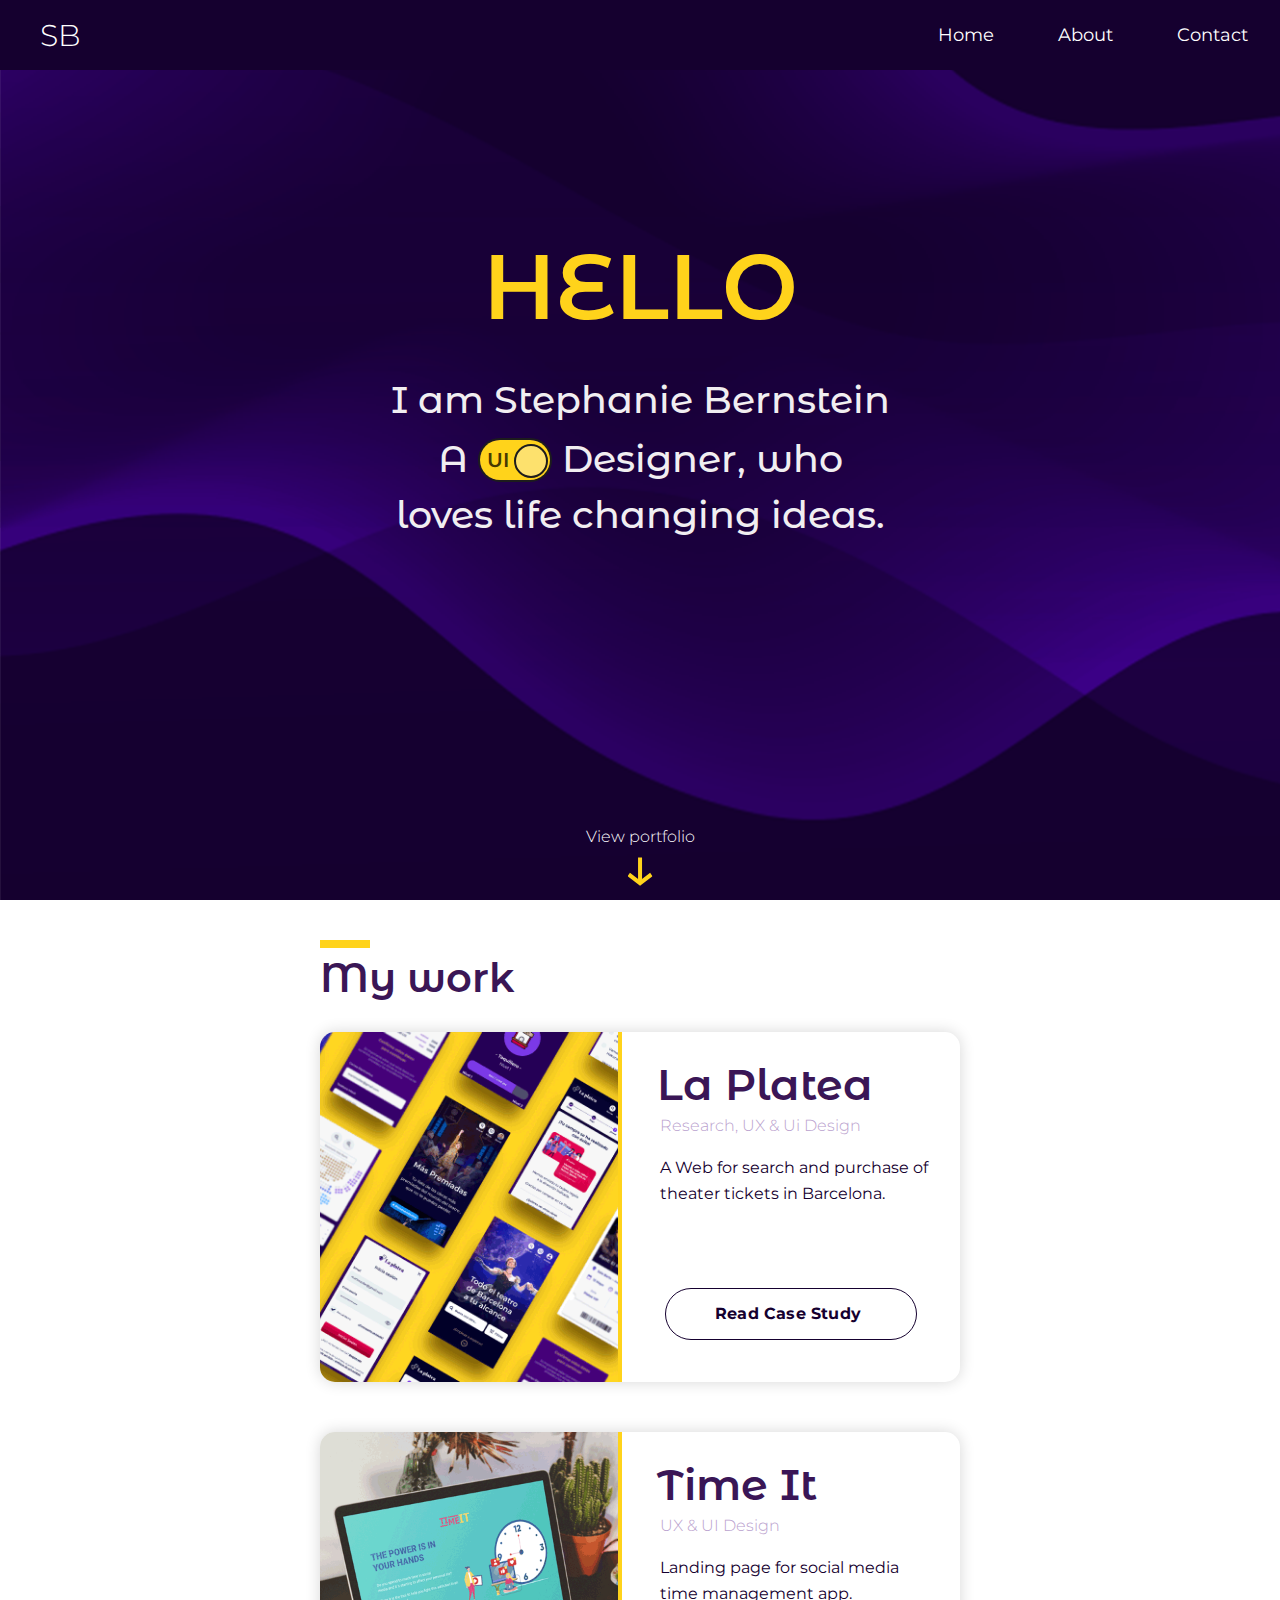
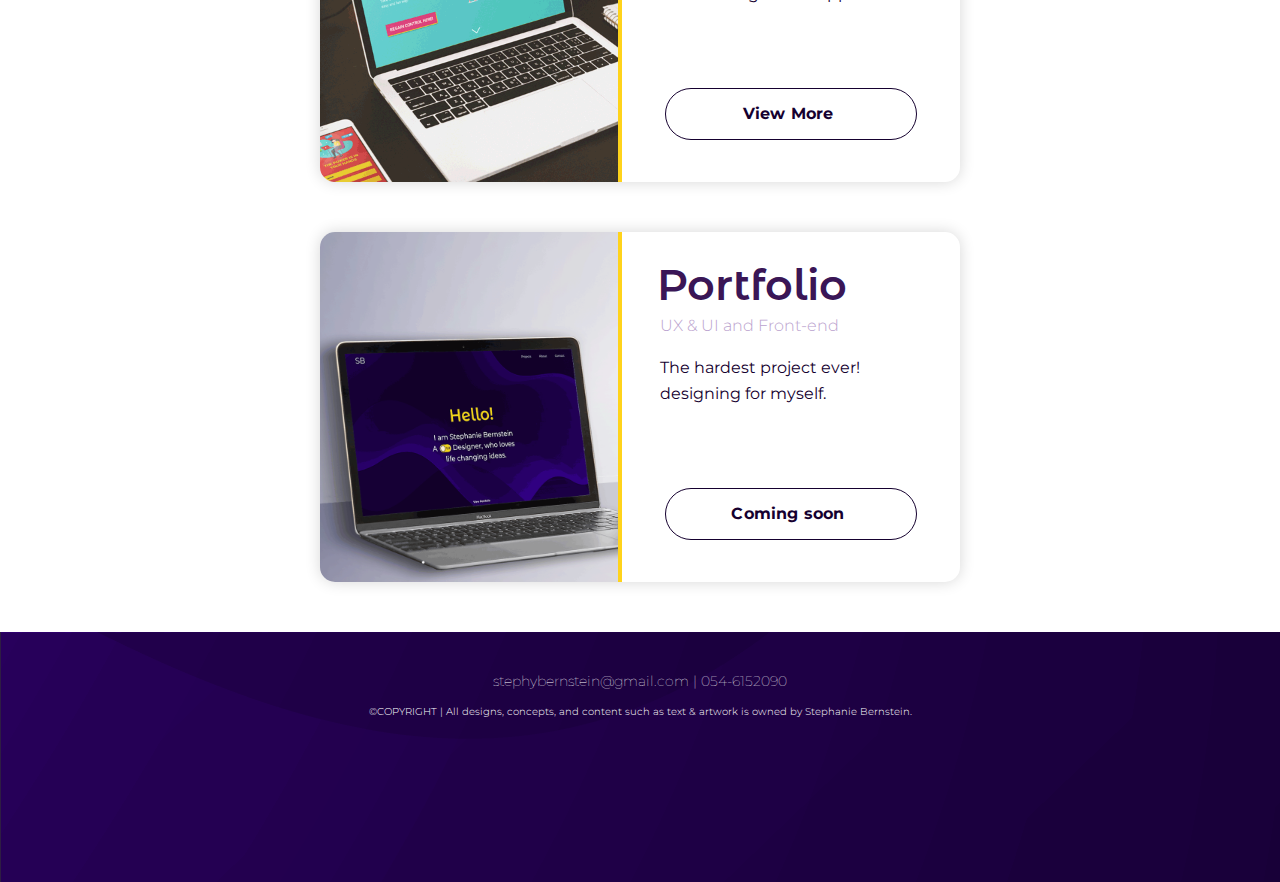
==== commit 3a4c5bf5: "change sin design" ====
--- a/index.html
+++ b/index.html
@@ -102,7 +102,6 @@
         </section>
         <footer class="mainfooter">
             <div class="margin">
-                <span class="follow">Follow me!</span>
                 <div class="socials center">
                     <a href="https://www.linkedin.com/in/stephanie-bernstein-96964898/"><i class="fab fa-linkedin-in"></i></a>
                     <a href="https://www.behance.net/stephaniebernstein"><i class="fab fa-behance"></i></a>
--- a/css/styles.css
+++ b/css/styles.css
@@ -281,7 +281,7 @@
 	}
 
 	.mainfooter .socials {
-		font-size: 2.5rem;
+		font-size: 1.5rem;
 		margin: 10px 5px;
 		justify-content: space-between;
 		display: flex;
@@ -305,9 +305,10 @@
 	}
 
 	.copyright {
-		font-size: 10px;
-		font-weight: 300;
-	}
+    font-size: 10px;
+    font-weight: 300;
+    padding-bottom: 20px;
+}
 
 	#landing {
 		height: 100vh;
@@ -1513,11 +1514,10 @@
 		}
 
 		.mainfooter .socials {
-	    font-size: 2.5rem;
-	    margin: 10px 100px 40px 100px;
-	    justify-content: space-evenly;
-	    display: flex;
-	}
+		    margin: 10px 100px 40px 100px;
+		    justify-content: space-evenly;
+		    display: flex;
+		}
 
 	.mainfooter {
 	    height: 250px;
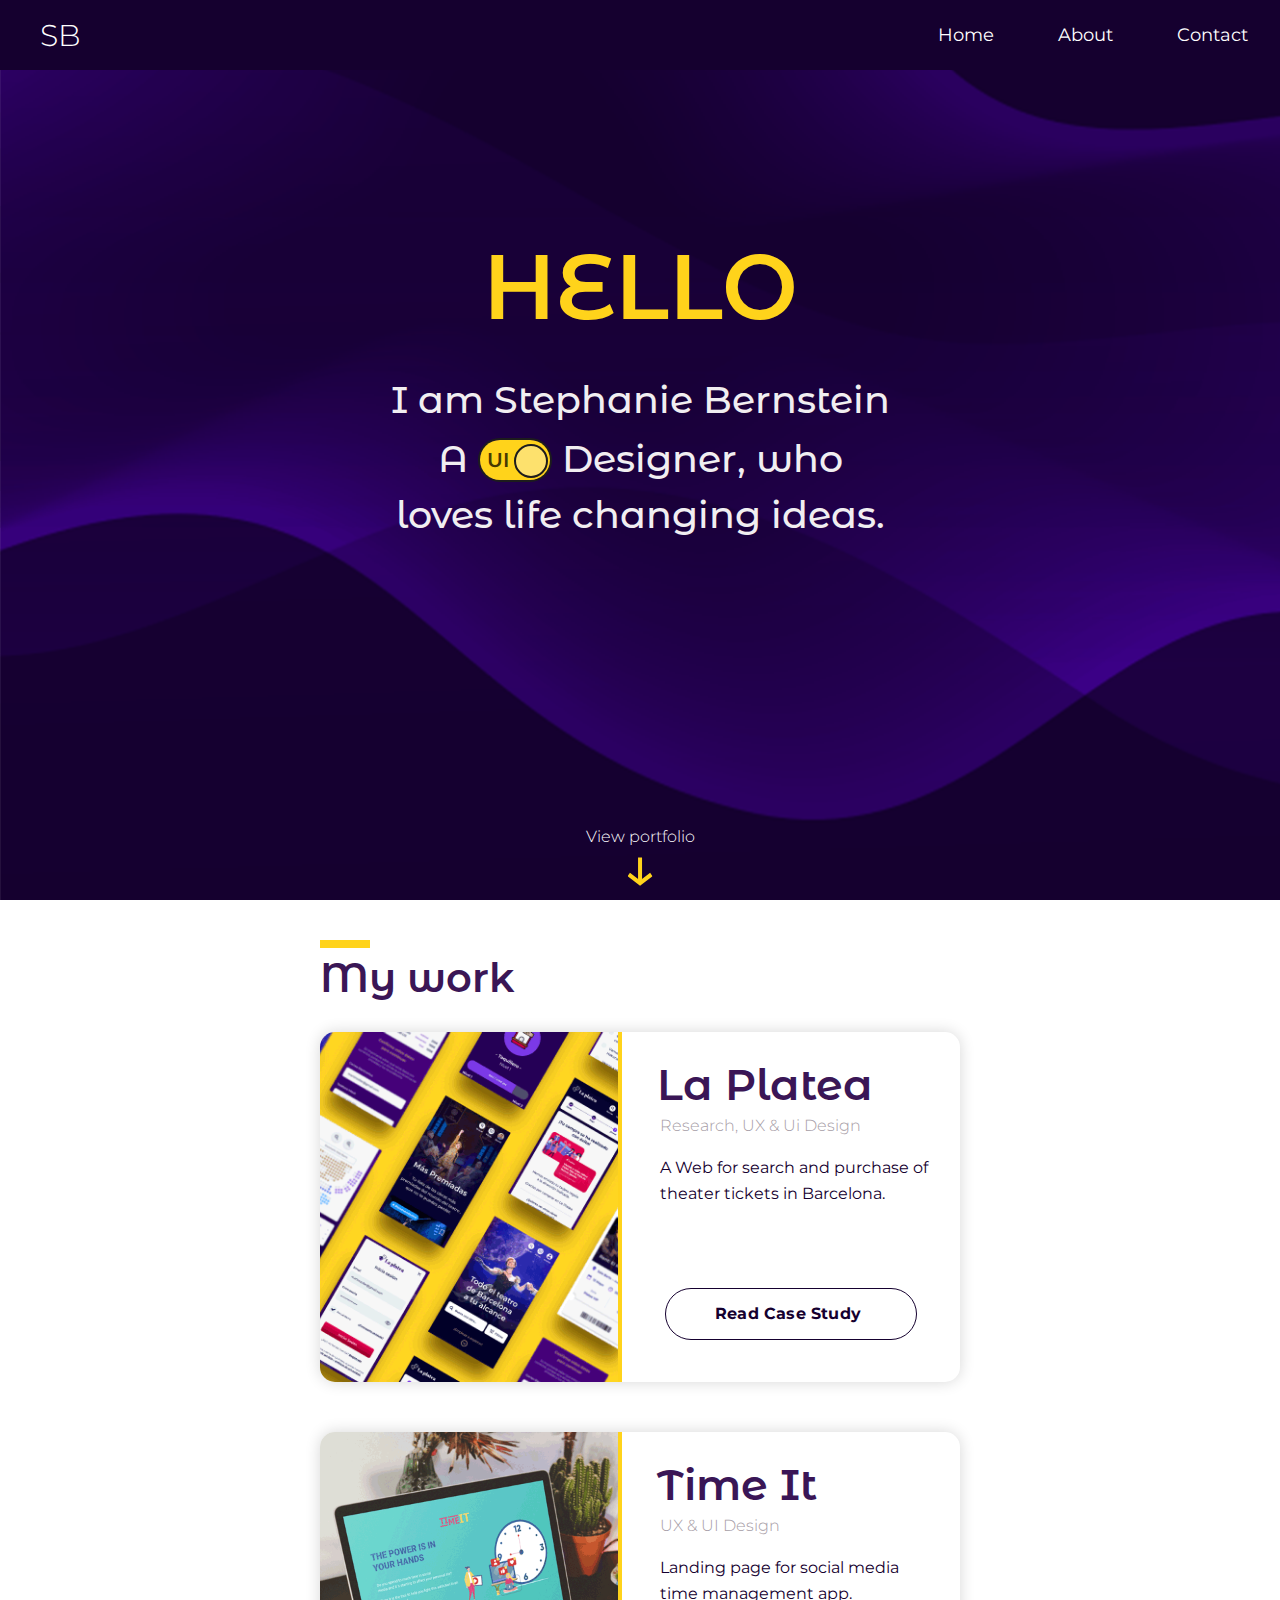
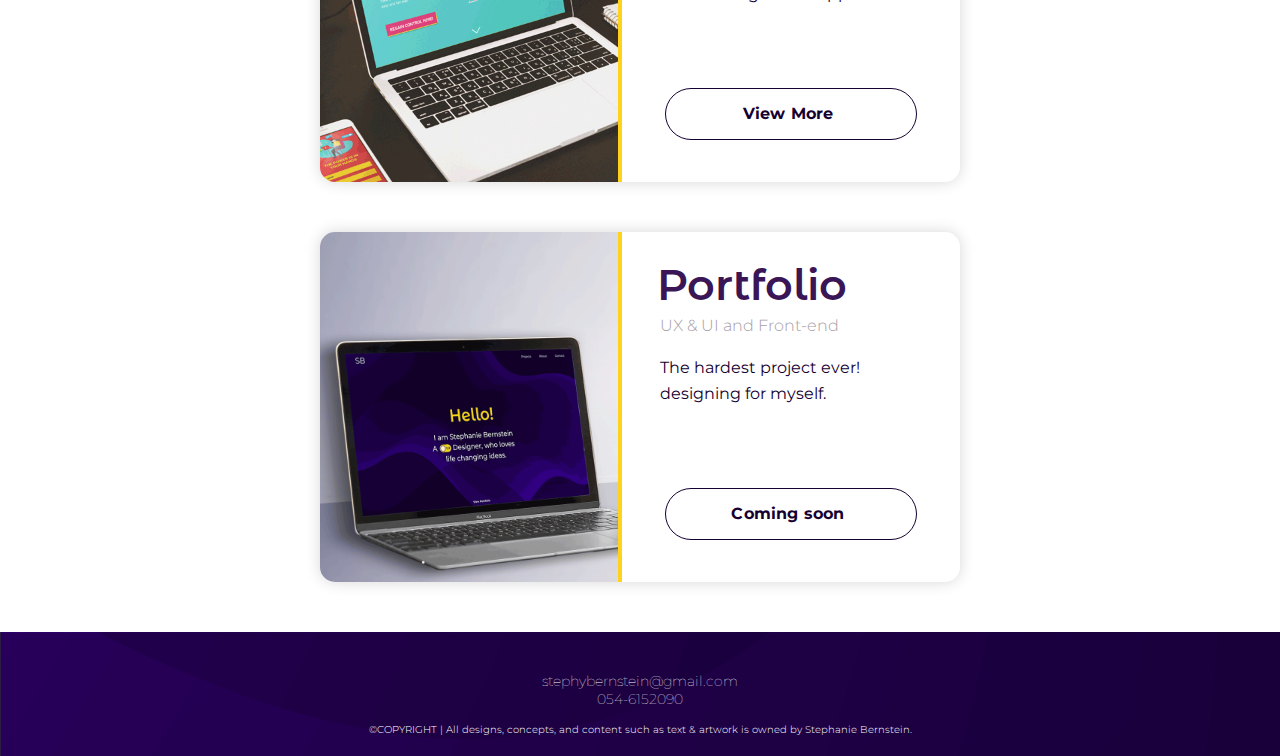
==== commit 72633b3c: "chnages" ====
--- a/index.html
+++ b/index.html
@@ -109,7 +109,8 @@
                     <a href="https://www.instagram.com/sb_ux.ui/"><i class="fab fa-instagram"></i></a>
                 </div>
 
-                <a href="mailto:Stephybernstein@gmail.com" class="email center">stephybernstein@gmail.com | 054-6152090</a>
+                <a href="mailto:Stephybernstein@gmail.com" class="email center">stephybernstein@gmail.com</a><a href="tel:0546152090" class="phone center">054-6152090</a>
+
                 <span class="copyright center">©COPYRIGHT | All designs, concepts, and content such as text & artwork is owned by Stephanie Bernstein.</span>
             </div>
 
--- a/css/styles.css
+++ b/css/styles.css
@@ -254,7 +254,7 @@
 	}
 
 	.mainfooter {
-		height: 220px;
+		height: auto;
 		background-image: url(../img/bg/mobile_bg.png);
 		width: 100%;
 		color: #FFF;
@@ -268,23 +268,24 @@
 	.mainfooter .email {
 		display: block;
 		font-size: 14px;
-		margin: 20px 0 15px 0;
+		margin: 20px 0 0 0;
 		font-weight: lighter;
 	}
-
-	.mainfooter .follow {
-		font-family: 'Montserrat Alternates', sans-serif;
-		font-size: 25px;
-		font-weight: 500;
-		display: inline-block;
-		margin-top: 25px;
-	}
+	.mainfooter .phone {
+		display: block;
+		font-size: 14px;
+		margin: 0 0 15px 0;
+		font-weight: lighter;
+	}
+
+
 
 	.mainfooter .socials {
-		font-size: 1.5rem;
-		margin: 10px 5px;
-		justify-content: space-between;
-		display: flex;
+	    font-size: 1.5rem;
+	    margin: 10px 5px;
+	    justify-content: space-between;
+	    display: flex;
+	    padding-top: 20px;
 	}
 
 	.center {
@@ -375,8 +376,8 @@
 	}
 
 	.navigation-list {
-	    font-size: 30px;
-	    line-height: 70px;
+	    font-size: 2.5rem;
+	    line-height: 5rem;
 	}
 
 	.navigation-list li:before {
@@ -650,7 +651,7 @@
 	.card header span {
 		font-family: 'Montserrat', sans-serif;
 		font-size: 16px;
-		color: #BAA2CE;
+		color: #A69DA6;
 		font-weight: 300;
 	}
 
@@ -1226,7 +1227,7 @@
 			text-align: center;
 		}
 	#ux .center {
-		    color: #A69DA6;
+		    color: #666166;
 	}
 	#ux 	.datos {
 			font-family: 'Montserrat Alternates', sans-serif;
@@ -1478,7 +1479,7 @@
 		.card header span {
 			font-family: 'Montserrat', sans-serif;
 			font-size: 16px;
-			color: #BAA2CE;
+			color: #A69DA6;
 			font-weight: 300;
 			margin: 20px 8px 8px 18px;
 		}
@@ -1514,29 +1515,21 @@
 		}
 
 		.mainfooter .socials {
-		    margin: 10px 100px 40px 100px;
+		    margin: 10px 100px 20px 100px;
 		    justify-content: space-evenly;
 		    display: flex;
-		}
-
-	.mainfooter {
-	    height: 250px;
-	    background-image: url(../img/bg/mobile_bg.png);
-	    width: 100%;
-	    color: #FFF;
-	    font-size: 10px;
-	}
-
-	.mainfooter .follow {
-	    font-family: 'Montserrat Alternates', sans-serif;
-	    font-size: 40px;
-	    font-weight: 500;
-	    display: flex;
-	    margin-top: 25px;
-	    justify-content: center;
-	    padding-top: 29px;
-	    margin-bottom: 20px;
-	}
+		    padding-top: 20px;
+		}
+
+		.mainfooter {
+		    height: auto;
+		    background-image: url(../img/bg/mobile_bg.png);
+		    width: 100%;
+		    color: #FFF;
+		    font-size: 10px;
+		}
+
+
 	.mainheader.withmenu {
 	height: 70px;
 	}
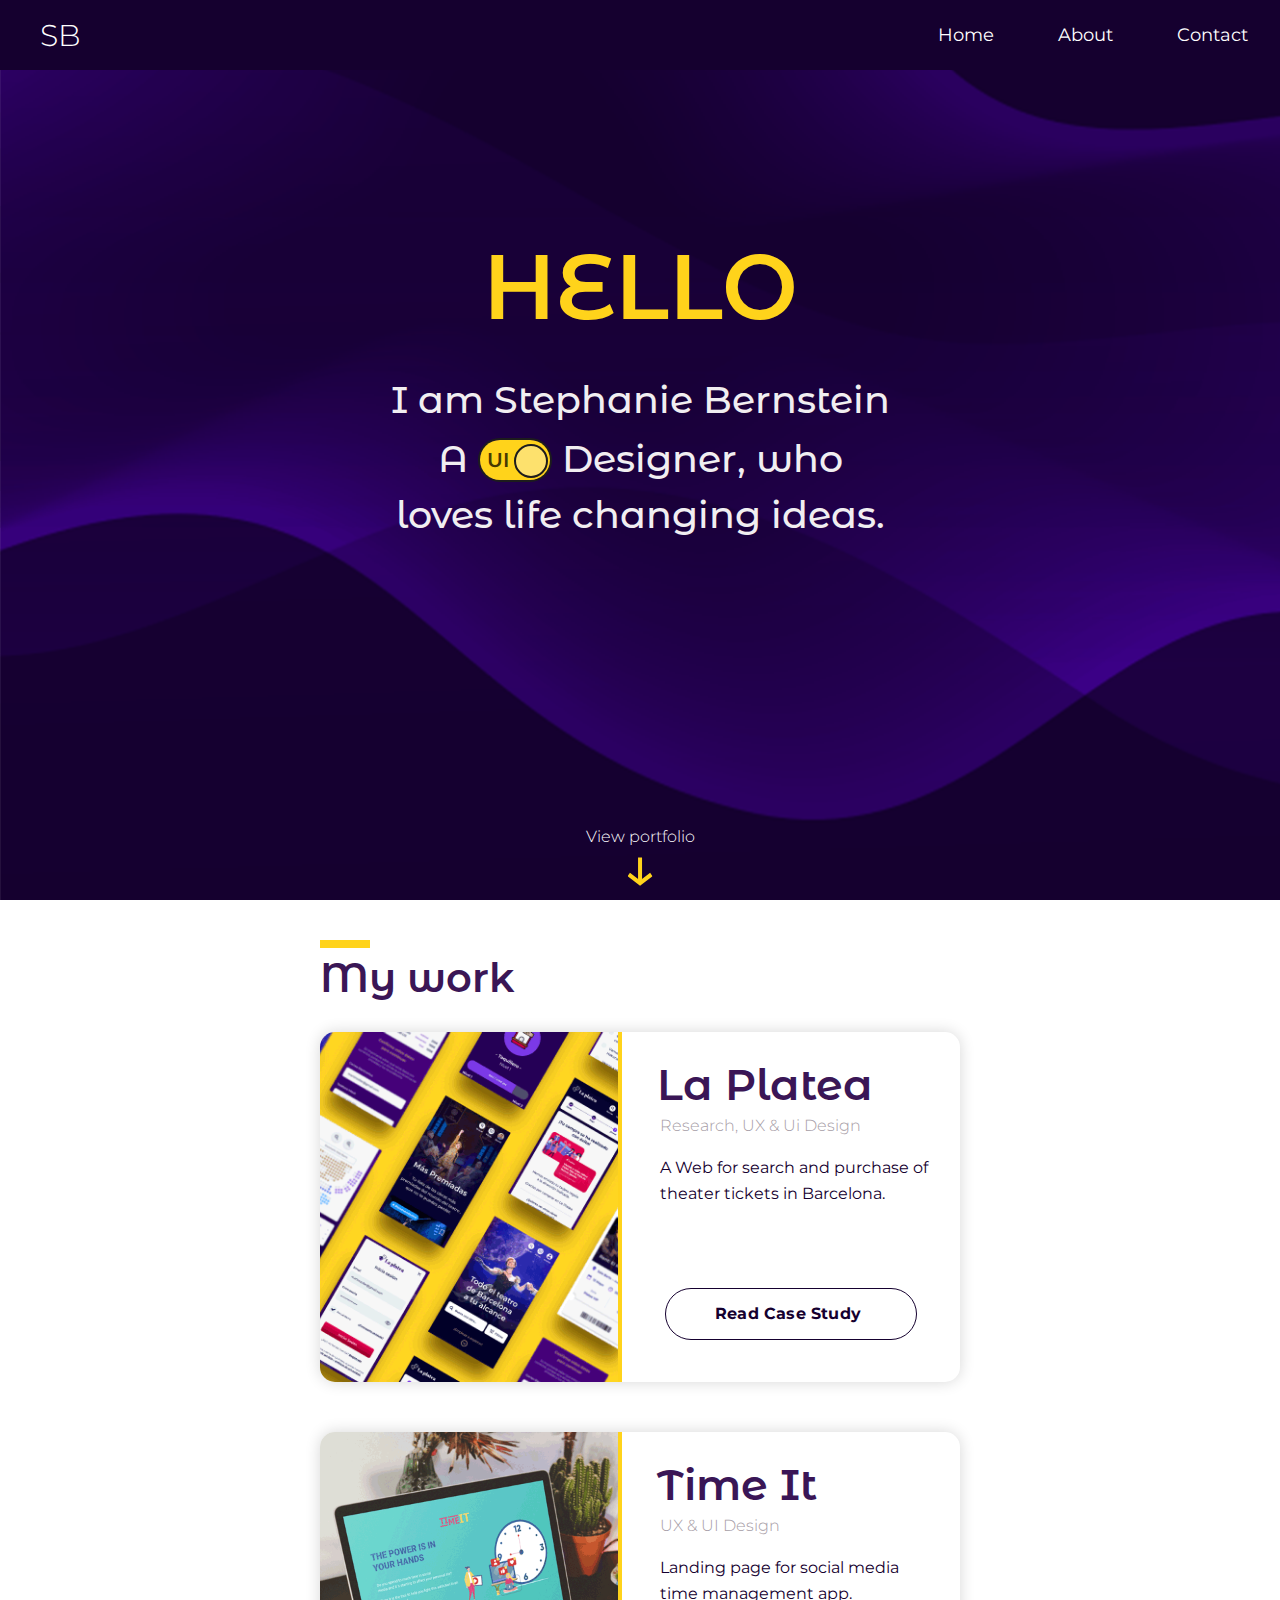
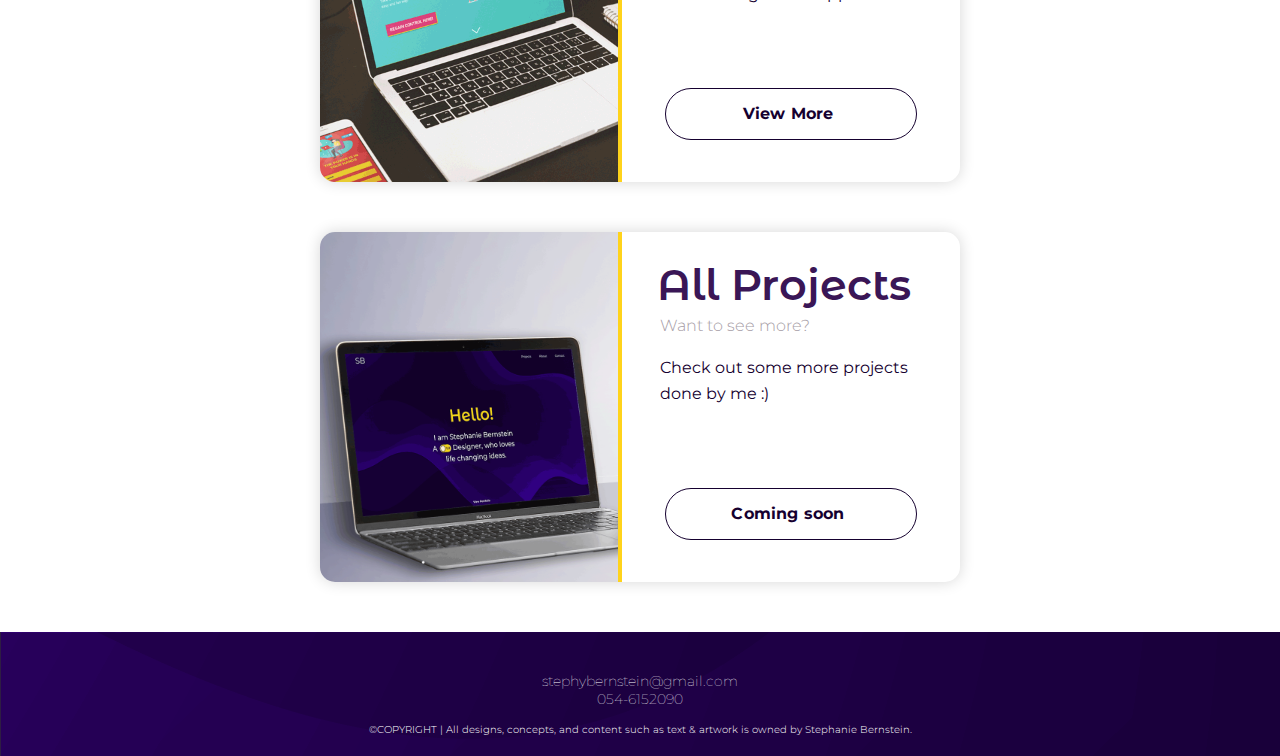
==== commit e5b5d909: "send" ====
--- a/index.html
+++ b/index.html
@@ -90,12 +90,12 @@
                     </div>
                     <div class="card_content">
                         <header>
-                            <h2>Portfolio</h2>
-                            <span> UX & UI and Front-end</span>
+                            <h2>All Projects</h2>
+                            <span> Want to see more?</span>
                         </header>
-                        <p>The hardest project ever! designing for myself.</p>
+                        <p>Check out some more projects done by me :)</p>
 
-                        <footer class="center"><a href="404.html"> Coming soon <i class="fas fa-arrow-right"></i></a></footer>
+                        <footer class="center"><a href="moreprojects.html"> Coming soon <i class="fas fa-arrow-right"></i></a></footer>
                     </div>
                 </div>
             </div>
--- a/css/styles.css
+++ b/css/styles.css
@@ -1331,23 +1331,15 @@
 	    padding-left: 35px;
 	}
 
-	/*100 days*/
-
-	span.chall {
-	    text-align: center;
-	    color: #F1EEF1;
-	    display: block;
-	    font-weight: 300;
-	    font-size: 25px;
-	    margin-bottom: 30px;
-	}
-
-	#water .top-page {
-	    margin-top: 70px;
-	}
-
-
-	/*100 end*/
+	/*all projects*/
+
+	.small-margin {
+		margin-top: 100px;
+	}
+	.projectsall { 
+		margin-bottom: 40px;
+	}
+	/*all projetcs*/
 
 
 	/*desktop*/
